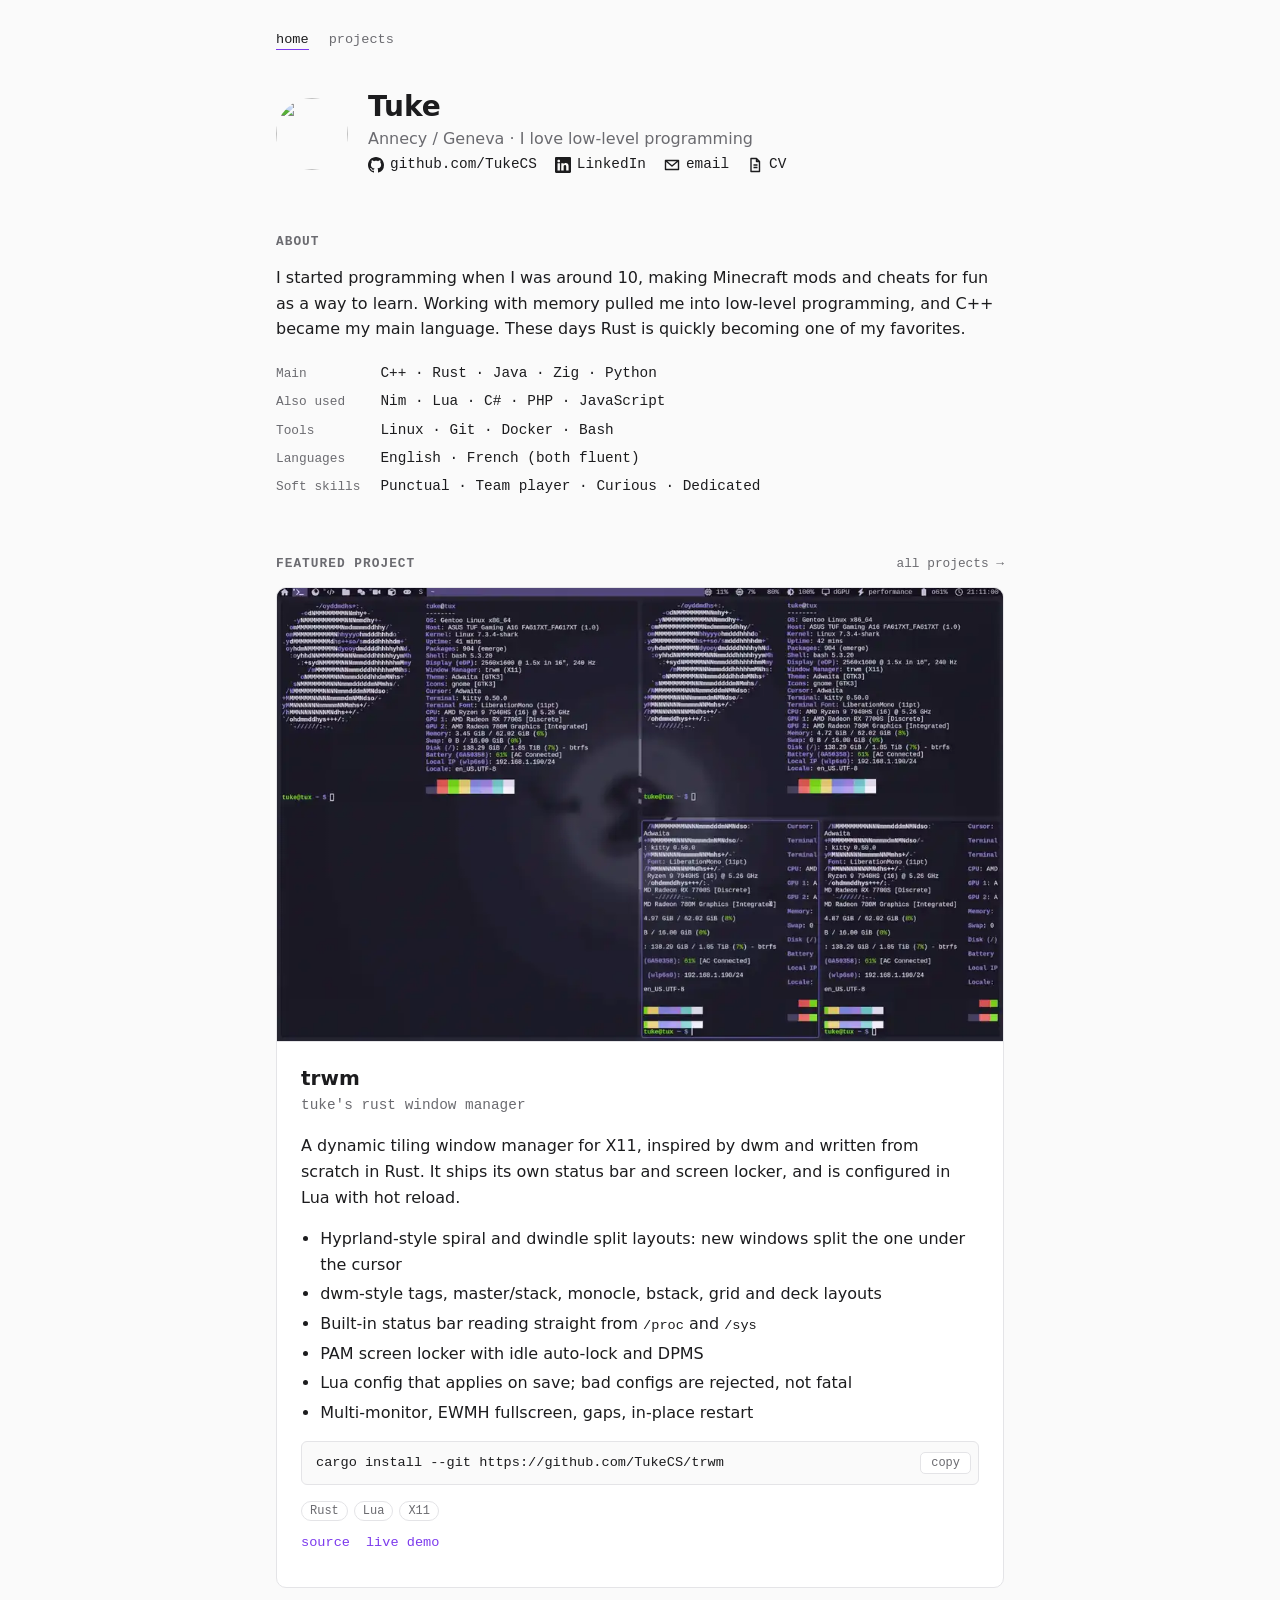
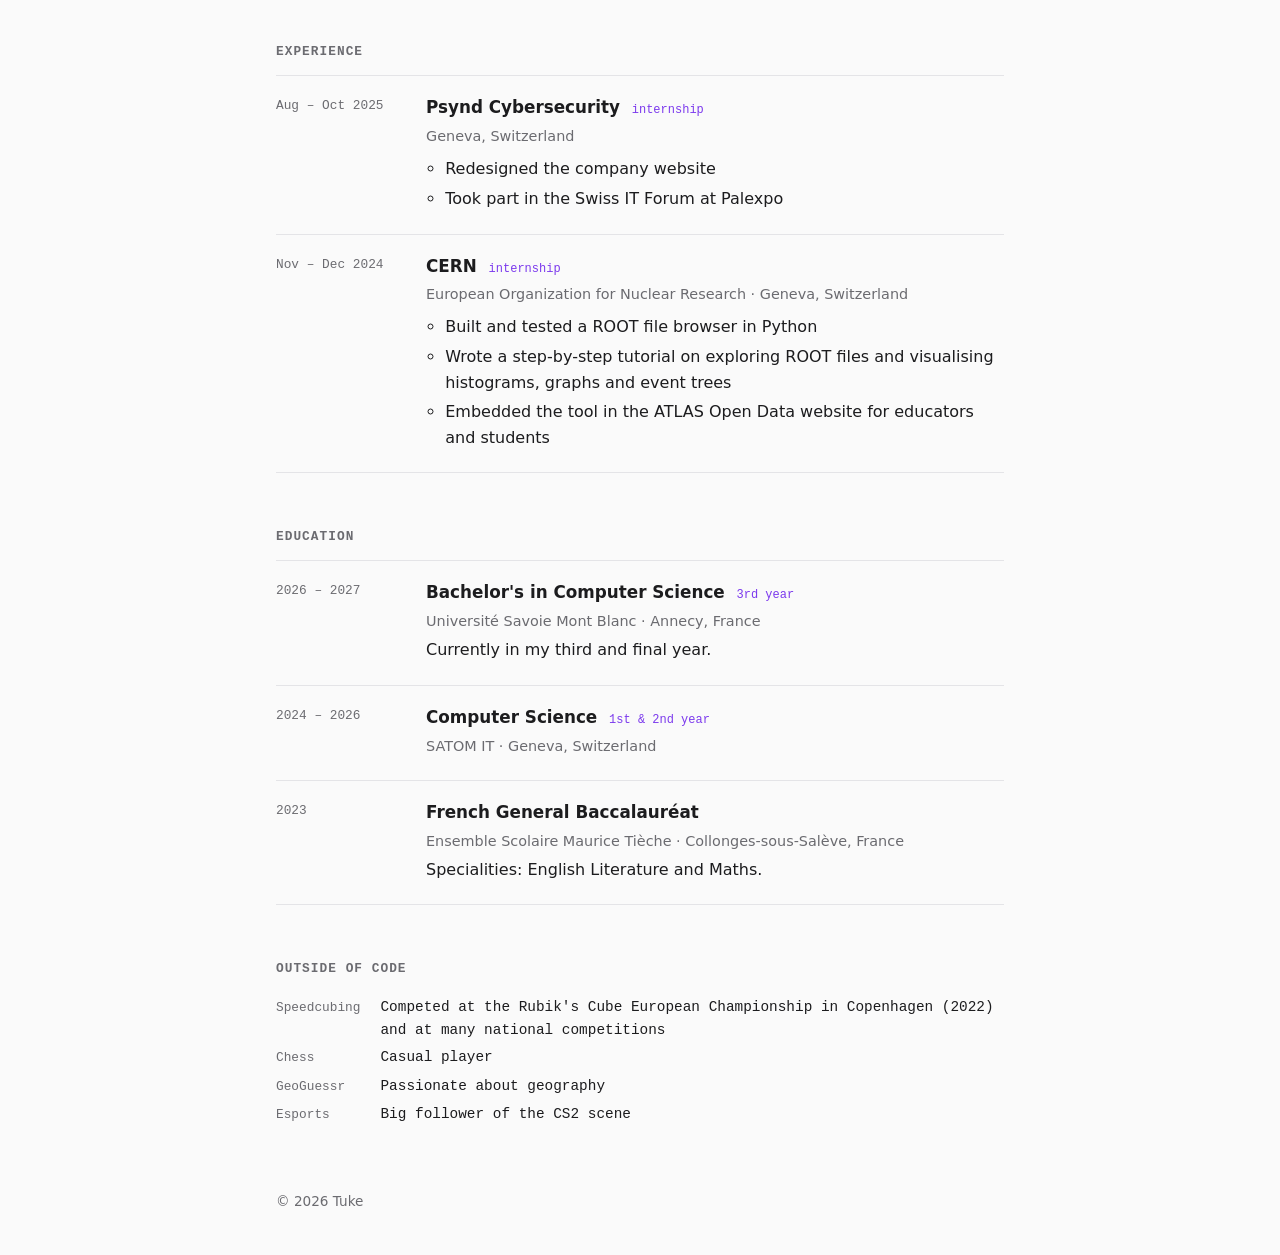
==== index.html @ 1dfac083 "Use Proton email for contact link" ====
<!doctype html>
<html lang="en">
<head>
  <meta charset="utf-8">
  <meta name="viewport" content="width=device-width, initial-scale=1">
  <title>Tuke</title>
  <meta name="description" content="Tuke — low-level programmer based in Annecy and Geneva. Projects in Rust, C++ and more.">
  <link rel="icon" href="https://avatars.githubusercontent.com/u/75539193">
  <link rel="stylesheet" href="style.css">
</head>
<body>
  <main class="wrap">
    <nav class="nav">
      <a href="index.html" aria-current="page">home</a>
      <a href="projects.html">projects</a>
    </nav>
    <header class="intro">
      <img class="avatar" src="https://avatars.githubusercontent.com/u/75539193" alt="" width="72" height="72">
      <div>
        <h1>Tuke</h1>
        <p class="muted">Annecy / Geneva · I love low-level programming</p>
        <p class="links">
          <a href="https://github.com/TukeCS" target="_blank" rel="noopener">
            <svg viewBox="0 0 16 16" width="16" height="16" aria-hidden="true"><path fill="currentColor" d="M8 0C3.58 0 0 3.58 0 8c0 3.54 2.29 6.53 5.47 7.59.4.07.55-.17.55-.38 0-.19-.01-.82-.01-1.49-2.01.37-2.53-.49-2.69-.94-.09-.23-.48-.94-.82-1.13-.28-.15-.68-.52-.01-.53.63-.01 1.08.58 1.23.82.72 1.21 1.87.87 2.33.66.07-.52.28-.87.51-1.07-1.78-.2-3.64-.89-3.64-3.95 0-.87.31-1.59.82-2.15-.08-.2-.36-1.02.08-2.12 0 0 .67-.21 2.2.82.64-.18 1.32-.27 2-.27.68 0 1.36.09 2 .27 1.53-1.04 2.2-.82 2.2-.82.44 1.1.16 1.92.08 2.12.51.56.82 1.27.82 2.15 0 3.07-1.87 3.75-3.65 3.95.29.25.54.73.54 1.48 0 1.07-.01 1.93-.01 2.2 0 .21.15.46.55.38A8.013 8.013 0 0016 8c0-4.42-3.58-8-8-8z"/></svg>
            github.com/TukeCS
          </a>
          <a href="https://www.linkedin.com/in/luke-richards-b9ba982b2/" target="_blank" rel="noopener">
            <svg viewBox="0 0 16 16" width="16" height="16" aria-hidden="true"><path fill="currentColor" d="M0 1.15C0 .52.52 0 1.18 0h13.64C15.48 0 16 .52 16 1.15v13.7c0 .63-.52 1.15-1.18 1.15H1.18C.52 16 0 15.48 0 14.85V1.15zm4.94 12.24V6.17H2.54v7.22h2.4zM3.74 5.18c.84 0 1.36-.55 1.36-1.25-.02-.71-.52-1.25-1.34-1.25-.82 0-1.36.54-1.36 1.25 0 .7.52 1.25 1.33 1.25h.01zm2.53 8.21h2.4V9.36c0-.22.02-.43.08-.59.18-.43.57-.88 1.23-.88.87 0 1.21.66 1.21 1.63v3.87h2.4V9.25c0-2.22-1.18-3.25-2.76-3.25-1.27 0-1.84.7-2.16 1.2v.02h-.02l.02-.02V6.17h-2.4c.03.68 0 7.22 0 7.22z"/></svg>
            LinkedIn
          </a>
          <a href="mailto:tukeshark@proton.me">
            <svg viewBox="0 0 16 16" width="16" height="16" aria-hidden="true"><path fill="none" stroke="currentColor" stroke-width="1.4" stroke-linejoin="round" d="M1.5 3.5h13v9h-13zM1.5 3.5 8 9l6.5-5.5"/></svg>
            email
          </a>
          <a href="cv.pdf" target="_blank" rel="noopener">
            <svg viewBox="0 0 16 16" width="16" height="16" aria-hidden="true"><path fill="none" stroke="currentColor" stroke-width="1.4" stroke-linejoin="round" d="M4 1.5h5.5L12.5 4.5v10h-8.5zM9.5 1.5v3h3M6.5 8h4M6.5 10.5h4"/></svg>
            CV
          </a>
        </p>
      </div>
    </header>

    <section>
      <h2>About</h2>
      <p>
        I started programming when I was around 10, making Minecraft mods and cheats for fun
        as a way to learn. Working with memory pulled me into low-level programming, and C++
        became my main language. These days Rust is quickly becoming one of my favorites.
      </p>
      <dl class="skills">
        <dt>Main</dt>
        <dd>C++ · Rust · Java · Zig · Python</dd>
        <dt>Also used</dt>
        <dd>Nim · Lua · C# · PHP · JavaScript</dd>
        <dt>Tools</dt>
        <dd>Linux · Git · Docker · Bash</dd>
        <dt>Languages</dt>
        <dd>English · French (both fluent)</dd>
        <dt>Soft skills</dt>
        <dd>Punctual · Team player · Curious · Dedicated</dd>
      </dl>
    </section>

    <section>
      <h2 class="h2-row">Featured project <a href="projects.html">all projects →</a></h2>
      <article class="featured">
        <a href="demos/trwm/index.html" class="shot">
          <img src="images/trwm-demo-large.webp" width="960" height="600"
               alt="trwm opening terminals in the spiral layout, each new window splitting the one before it">
        </a>
        <div class="featured-body">
          <h3><a href="https://github.com/TukeCS/trwm" target="_blank" rel="noopener">trwm</a></h3>
          <p class="muted">tuke's rust window manager</p>
          <p>
            A dynamic tiling window manager for X11, inspired by dwm and written from scratch in Rust.
            It ships its own status bar and screen locker, and is configured in Lua with hot reload.
          </p>
          <ul class="features">
            <li>Hyprland-style spiral and dwindle split layouts: new windows split the one under the cursor</li>
            <li>dwm-style tags, master/stack, monocle, bstack, grid and deck layouts</li>
            <li>Built-in status bar reading straight from <code>/proc</code> and <code>/sys</code></li>
            <li>PAM screen locker with idle auto-lock and DPMS</li>
            <li>Lua config that applies on save; bad configs are rejected, not fatal</li>
            <li>Multi-monitor, EWMH fullscreen, gaps, in-place restart</li>
          </ul>
          <div class="install">
            <pre><code>cargo install --git https://github.com/TukeCS/trwm</code></pre>
            <button type="button" class="copy" data-copy="cargo install --git https://github.com/TukeCS/trwm">copy</button>
          </div>
          <p class="tags"><span>Rust</span><span>Lua</span><span>X11</span></p>
          <p class="project-links">
            <a href="https://github.com/TukeCS/trwm" target="_blank" rel="noopener">source</a>
            <a href="demos/trwm/index.html">live demo</a>
          </p>
        </div>
      </article>
    </section>

    <section>
      <h2>Experience</h2>
      <ol class="timeline">
        <li>
          <span class="when">Aug – Oct 2025</span>
          <div>
            <h3>Psynd Cybersecurity <span class="role">internship</span></h3>
            <p class="muted">Geneva, Switzerland</p>
            <ul class="features">
              <li>Redesigned the company website</li>
              <li>Took part in the Swiss IT Forum at Palexpo</li>
            </ul>
          </div>
        </li>
        <li>
          <span class="when">Nov – Dec 2024</span>
          <div>
            <h3>CERN <span class="role">internship</span></h3>
            <p class="muted">European Organization for Nuclear Research · Geneva, Switzerland</p>
            <ul class="features">
              <li>Built and tested a ROOT file browser in Python</li>
              <li>Wrote a step-by-step tutorial on exploring ROOT files and visualising histograms, graphs and event trees</li>
              <li>Embedded the tool in the ATLAS Open Data website for educators and students</li>
            </ul>
          </div>
        </li>
      </ol>
    </section>

    <section>
      <h2>Education</h2>
      <ol class="timeline">
        <li>
          <span class="when">2026 – 2027</span>
          <div>
            <h3>Bachelor's in Computer Science <span class="role">3rd year</span></h3>
            <p class="muted">Université Savoie Mont Blanc · Annecy, France</p>
            <p>Currently in my third and final year.</p>
          </div>
        </li>
        <li>
          <span class="when">2024 – 2026</span>
          <div>
            <h3>Computer Science <span class="role">1st &amp; 2nd year</span></h3>
            <p class="muted">SATOM IT · Geneva, Switzerland</p>
          </div>
        </li>
        <li>
          <span class="when">2023</span>
          <div>
            <h3>French General Baccalauréat</h3>
            <p class="muted">Ensemble Scolaire Maurice Tièche · Collonges-sous-Salève, France</p>
            <p>Specialities: English Literature and Maths.</p>
          </div>
        </li>
      </ol>
    </section>

    <section>
      <h2>Outside of code</h2>
      <dl class="skills">
        <dt>Speedcubing</dt>
        <dd>Competed at the Rubik's Cube European Championship in Copenhagen (2022) and at many national competitions</dd>
        <dt>Chess</dt>
        <dd>Casual player</dd>
        <dt>GeoGuessr</dt>
        <dd>Passionate about geography</dd>
        <dt>Esports</dt>
        <dd>Big follower of the CS2 scene</dd>
      </dl>
    </section>

    <footer class="muted">© 2026 Tuke</footer>
  </main>
  <script src="script.js"></script>
</body>
</html>
---- style.css ----
:root {
  --bg: #fafafa;
  --fg: #1c1c1e;
  --muted: #6b6b70;
  --line: #e4e4e7;
  --card: #ffffff;
  --accent: #7c3aed;
  --mono: ui-monospace, "JetBrains Mono", "SF Mono", Menlo, Consolas, monospace;
}

@media (prefers-color-scheme: dark) {
  :root {
    --bg: #111113;
    --fg: #e7e7ea;
    --muted: #8e8e95;
    --line: #26262b;
    --card: #18181b;
    --accent: #a78bfa;
  }
}

* { box-sizing: border-box; }

body {
  margin: 0;
  background: var(--bg);
  color: var(--fg);
  font: 16px/1.6 system-ui, -apple-system, "Segoe UI", Roboto, sans-serif;
}

a { color: inherit; text-decoration-color: var(--line); text-underline-offset: 3px; }
a:hover { color: var(--accent); text-decoration-color: currentColor; }

.wrap { max-width: 760px; margin: 0 auto; padding: 64px 16px 40px; }

.muted { color: var(--muted); }

h1 { margin: 0; font-size: 1.75rem; line-height: 1.2; }
h2 {
  font: 600 0.8rem var(--mono);
  text-transform: uppercase;
  letter-spacing: 0.08em;
  color: var(--muted);
  margin: 56px 0 16px;
}
h3 { margin: 0; font-size: 1.25rem; }
h3 a { text-decoration: none; }

code, pre { font-family: var(--mono); font-size: 0.85rem; }

/* intro */
.intro { display: flex; gap: 20px; align-items: center; }
.intro p { margin: 2px 0; }
.avatar { border-radius: 50%; flex: none; }
.links a {
  display: inline-flex; align-items: center; gap: 6px;
  font-family: var(--mono); font-size: 0.9rem; text-decoration: none;
}
.links { display: flex; flex-wrap: wrap; gap: 4px 18px; }

/* about */
.skills {
  display: grid;
  grid-template-columns: max-content 1fr;
  gap: 4px 20px;
  margin: 20px 0 0;
}
.skills dt { font: 0.8rem/1.9 var(--mono); color: var(--muted); }
.skills dd { margin: 0; font-family: var(--mono); font-size: 0.9rem; }

/* featured */
.featured {
  background: var(--card);
  border: 1px solid var(--line);
  border-radius: 10px;
  overflow: hidden;
}
.shot { display: block; border-bottom: 1px solid var(--line); }
.shot img { display: block; width: 100%; height: auto; }
.featured-body { padding: 20px 24px 24px; }
.featured-body > .muted { margin: 0 0 12px; font-family: var(--mono); font-size: 0.9rem; }
.features { padding-left: 1.2em; margin: 12px 0; }
.features li { margin: 4px 0; }
pre {
  margin: 16px 0;
  padding: 10px 14px;
  background: var(--bg);
  border: 1px solid var(--line);
  border-radius: 6px;
  overflow-x: auto;
}

.tags { display: flex; flex-wrap: wrap; gap: 6px; margin: 12px 0 0; }
.tags span {
  font: 0.75rem var(--mono);
  padding: 2px 8px;
  border: 1px solid var(--line);
  border-radius: 999px;
  color: var(--muted);
}

/* path / timeline */
.timeline { list-style: none; padding: 0; margin: 0; }
.timeline > li {
  display: grid;
  grid-template-columns: 130px 1fr;
  gap: 20px;
  padding: 18px 0;
  border-top: 1px solid var(--line);
}
.timeline > li:last-child { border-bottom: 1px solid var(--line); }
.timeline .when { font: 0.8rem/1.9 var(--mono); color: var(--muted); }
.timeline h3 { font-size: 1.05rem; }
.timeline .role { font: 0.75rem var(--mono); color: var(--accent); margin-left: 6px; }
.timeline p { margin: 4px 0; }
.timeline > li > div > .muted { font-size: 0.9rem; }
.timeline .features { margin: 8px 0 0; }

footer { margin-top: 64px; font-size: 0.85rem; }

@media (max-width: 520px) {
  .wrap { padding-top: 40px; }
  .intro { gap: 14px; }
  .avatar { width: 56px; height: 56px; }
  .featured-body { padding: 16px; }
  .timeline > li { grid-template-columns: 1fr; gap: 4px; }
}

/* install + copy */
.install { position: relative; margin: 16px 0; }
.install pre { margin: 0; padding-right: 72px; }
.copy {
  position: absolute; top: 50%; right: 8px; transform: translateY(-50%);
  font: 0.75rem var(--mono);
  padding: 3px 10px;
  color: var(--muted);
  background: var(--card);
  border: 1px solid var(--line);
  border-radius: 5px;
  cursor: pointer;
}
.copy:hover { color: var(--accent); border-color: var(--accent); }

/* subtle hover lift on the project card */
.featured { transition: border-color .2s, transform .2s; }
.featured:hover { border-color: var(--accent); }
.shot img { transition: transform .4s ease; }
.shot:hover img { transform: scale(1.015); }
.shot { overflow: hidden; }

kbd {
  font: 0.72rem var(--mono);
  padding: 0 4px;
  border: 1px solid var(--line);
  border-bottom-width: 2px;
  border-radius: 4px;
}


/* nav */
.nav { display: flex; gap: 20px; margin: -32px 0 40px; font: 0.85rem var(--mono); }
.nav a { color: var(--muted); text-decoration: none; padding-bottom: 2px; border-bottom: 1px solid transparent; }
.nav a:hover { color: var(--accent); }
.nav a[aria-current="page"] { color: var(--fg); border-bottom-color: var(--accent); }

.h2-row { display: flex; justify-content: space-between; align-items: baseline; }
.h2-row a { text-transform: none; letter-spacing: 0; font-weight: 400; text-decoration: none; }

/* projects page */
.projects { list-style: none; padding: 0; margin: 40px 0 0; }
.project {
  display: grid;
  grid-template-columns: 220px 1fr;
  gap: 20px;
  padding: 20px 0;
  border-top: 1px solid var(--line);
}
.project:last-child { border-bottom: 1px solid var(--line); }
.thumb { display: block; border: 1px solid var(--line); border-radius: 6px; overflow: hidden; align-self: start; }
.thumb img { display: block; width: 100%; height: auto; transition: transform .4s ease; }
.thumb:hover img { transform: scale(1.03); }
.project-body p { margin: 6px 0; }
.project-links { display: flex; gap: 16px; font: 0.85rem var(--mono); }
.project-links a { text-decoration: none; color: var(--accent); }
.project-links a:hover { text-decoration: underline; }

@media (max-width: 520px) {
  .nav { margin-top: -16px; }
  .project { grid-template-columns: 1fr; gap: 12px; }
}
.project:not(:has(.thumb)) { grid-template-columns: 1fr; }
.project-links .muted { font-size: 0.8rem; }
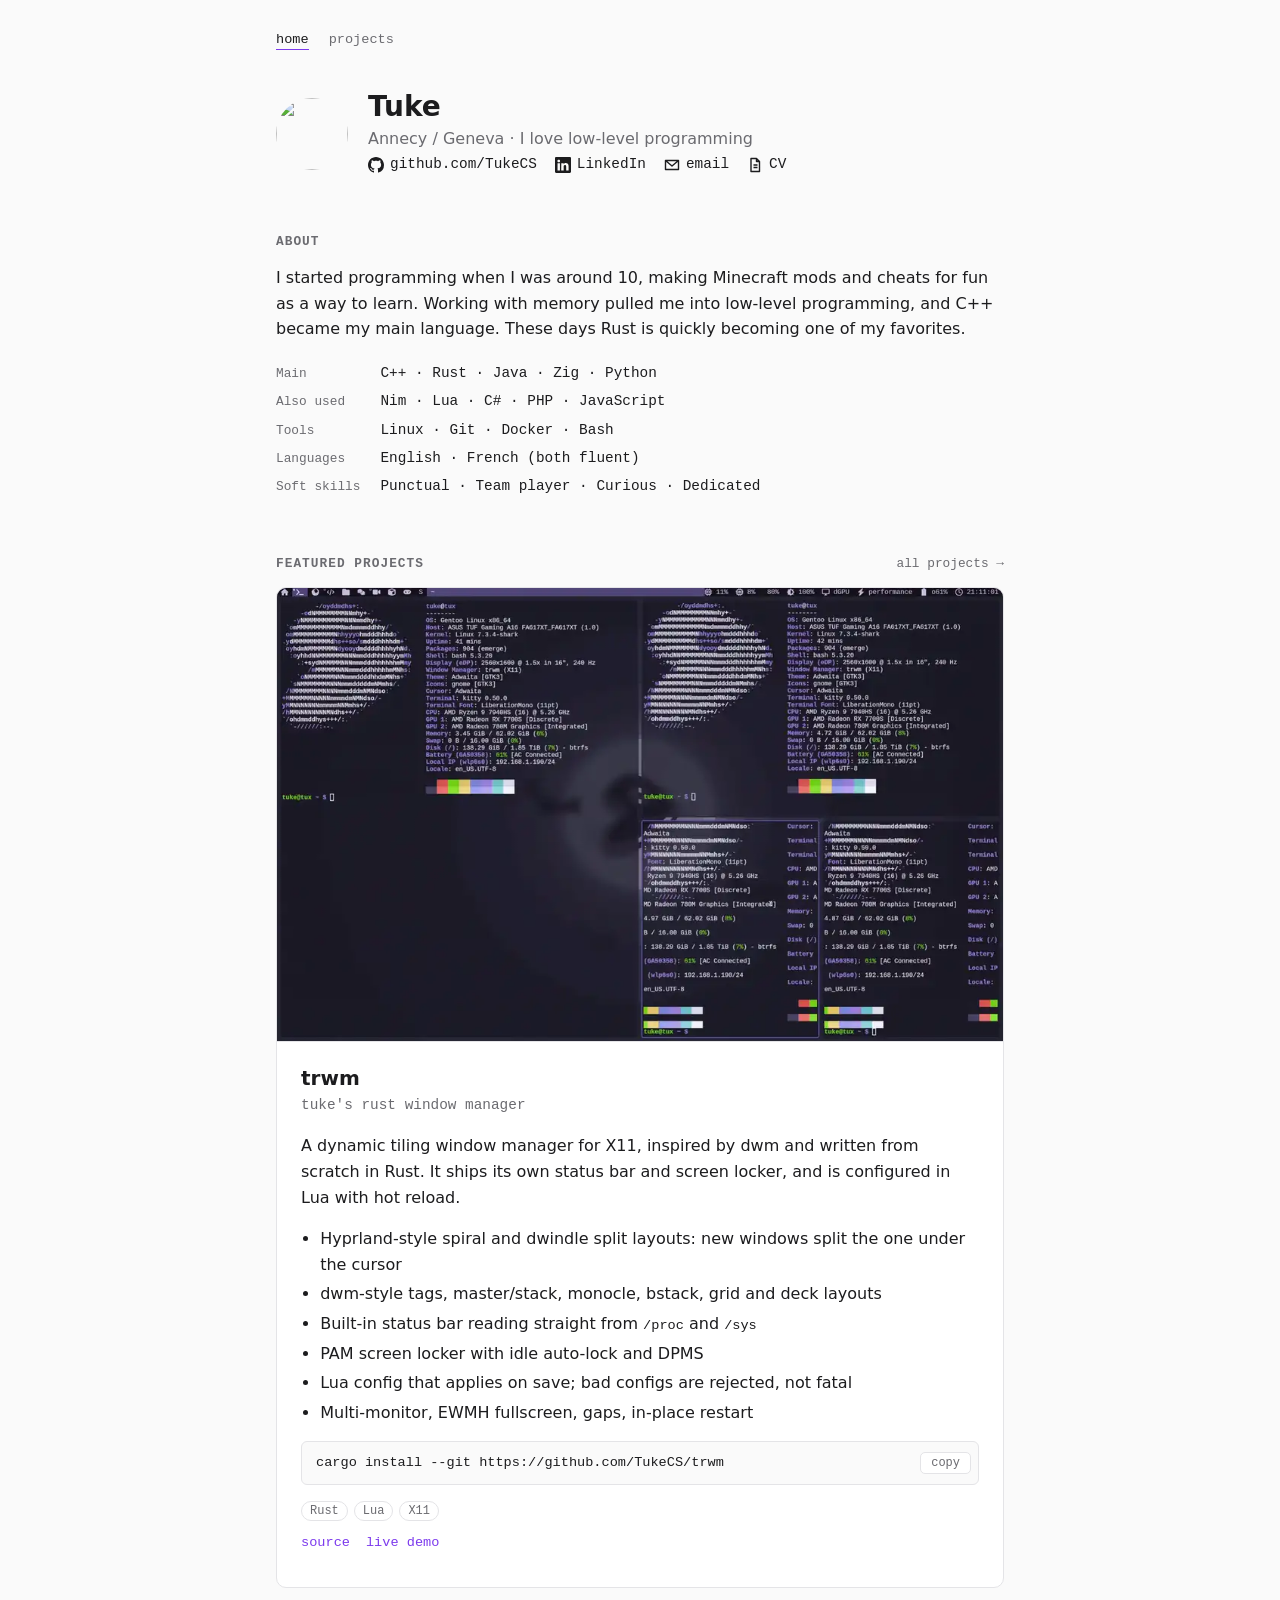
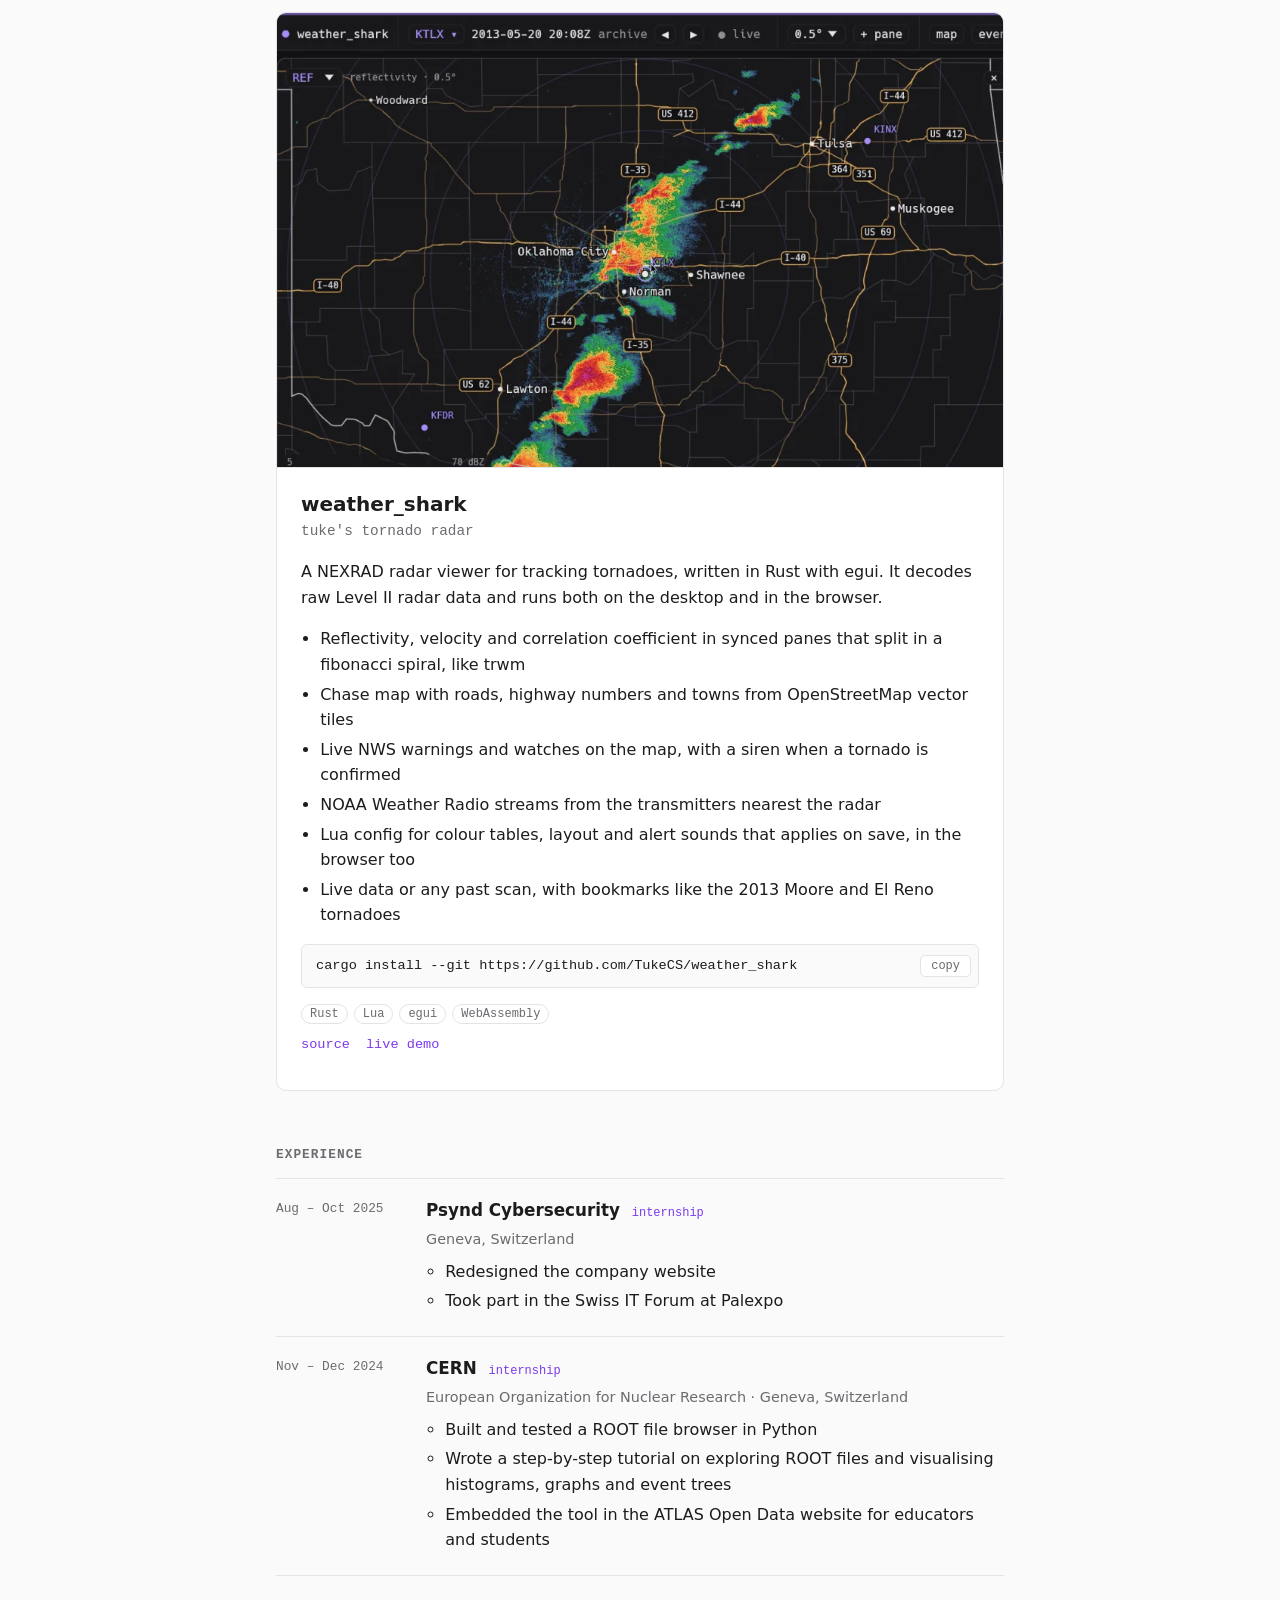
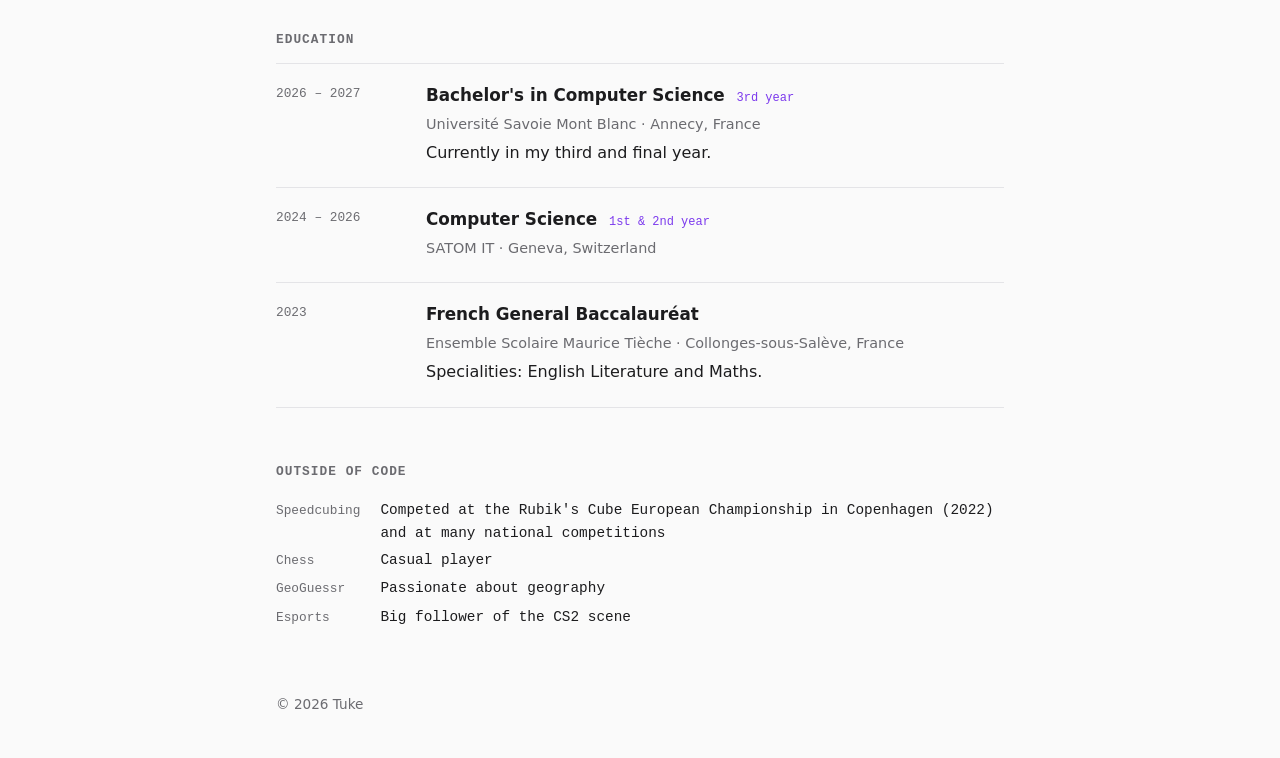
==== commit dee36adf: "Feature weather_shark next to trwm, with a live wasm demo weather_shark is a tornado radar viewer in" ====
--- a/index.html
+++ b/index.html
@@ -62,7 +62,7 @@
     </section>
 
     <section>
-      <h2 class="h2-row">Featured project <a href="projects.html">all projects →</a></h2>
+      <h2 class="h2-row">Featured projects <a href="projects.html">all projects →</a></h2>
       <article class="featured">
         <a href="demos/trwm/index.html" class="shot">
           <img src="images/trwm-demo-large.webp" width="960" height="600"
@@ -94,6 +94,38 @@
           </p>
         </div>
       </article>
+
+      <article class="featured">
+        <a href="demos/weather_shark/index.html" class="shot">
+          <img src="images/weather-shark-large.webp" width="960" height="600" loading="lazy"
+               alt="weather_shark showing the 2013 Moore tornado supercell over Oklahoma City, with interstates, highway numbers and town names">
+        </a>
+        <div class="featured-body">
+          <h3><a href="https://github.com/TukeCS/weather_shark" target="_blank" rel="noopener">weather_shark</a></h3>
+          <p class="muted">tuke's tornado radar</p>
+          <p>
+            A NEXRAD radar viewer for tracking tornadoes, written in Rust with egui. It decodes raw Level II
+            radar data and runs both on the desktop and in the browser.
+          </p>
+          <ul class="features">
+            <li>Reflectivity, velocity and correlation coefficient in synced panes that split in a fibonacci spiral, like trwm</li>
+            <li>Chase map with roads, highway numbers and towns from OpenStreetMap vector tiles</li>
+            <li>Live NWS warnings and watches on the map, with a siren when a tornado is confirmed</li>
+            <li>NOAA Weather Radio streams from the transmitters nearest the radar</li>
+            <li>Lua config for colour tables, layout and alert sounds that applies on save, in the browser too</li>
+            <li>Live data or any past scan, with bookmarks like the 2013 Moore and El Reno tornadoes</li>
+          </ul>
+          <div class="install">
+            <pre><code>cargo install --git https://github.com/TukeCS/weather_shark</code></pre>
+            <button type="button" class="copy" data-copy="cargo install --git https://github.com/TukeCS/weather_shark">copy</button>
+          </div>
+          <p class="tags"><span>Rust</span><span>Lua</span><span>egui</span><span>WebAssembly</span></p>
+          <p class="project-links">
+            <a href="https://github.com/TukeCS/weather_shark" target="_blank" rel="noopener">source</a>
+            <a href="demos/weather_shark/index.html">live demo</a>
+          </p>
+        </div>
+      </article>
     </section>
 
     <section>
--- a/style.css
+++ b/style.css
@@ -69,6 +69,7 @@
 .skills dd { margin: 0; font-family: var(--mono); font-size: 0.9rem; }
 
 /* featured */
+.featured + .featured { margin-top: 24px; }
 .featured {
   background: var(--card);
   border: 1px solid var(--line);
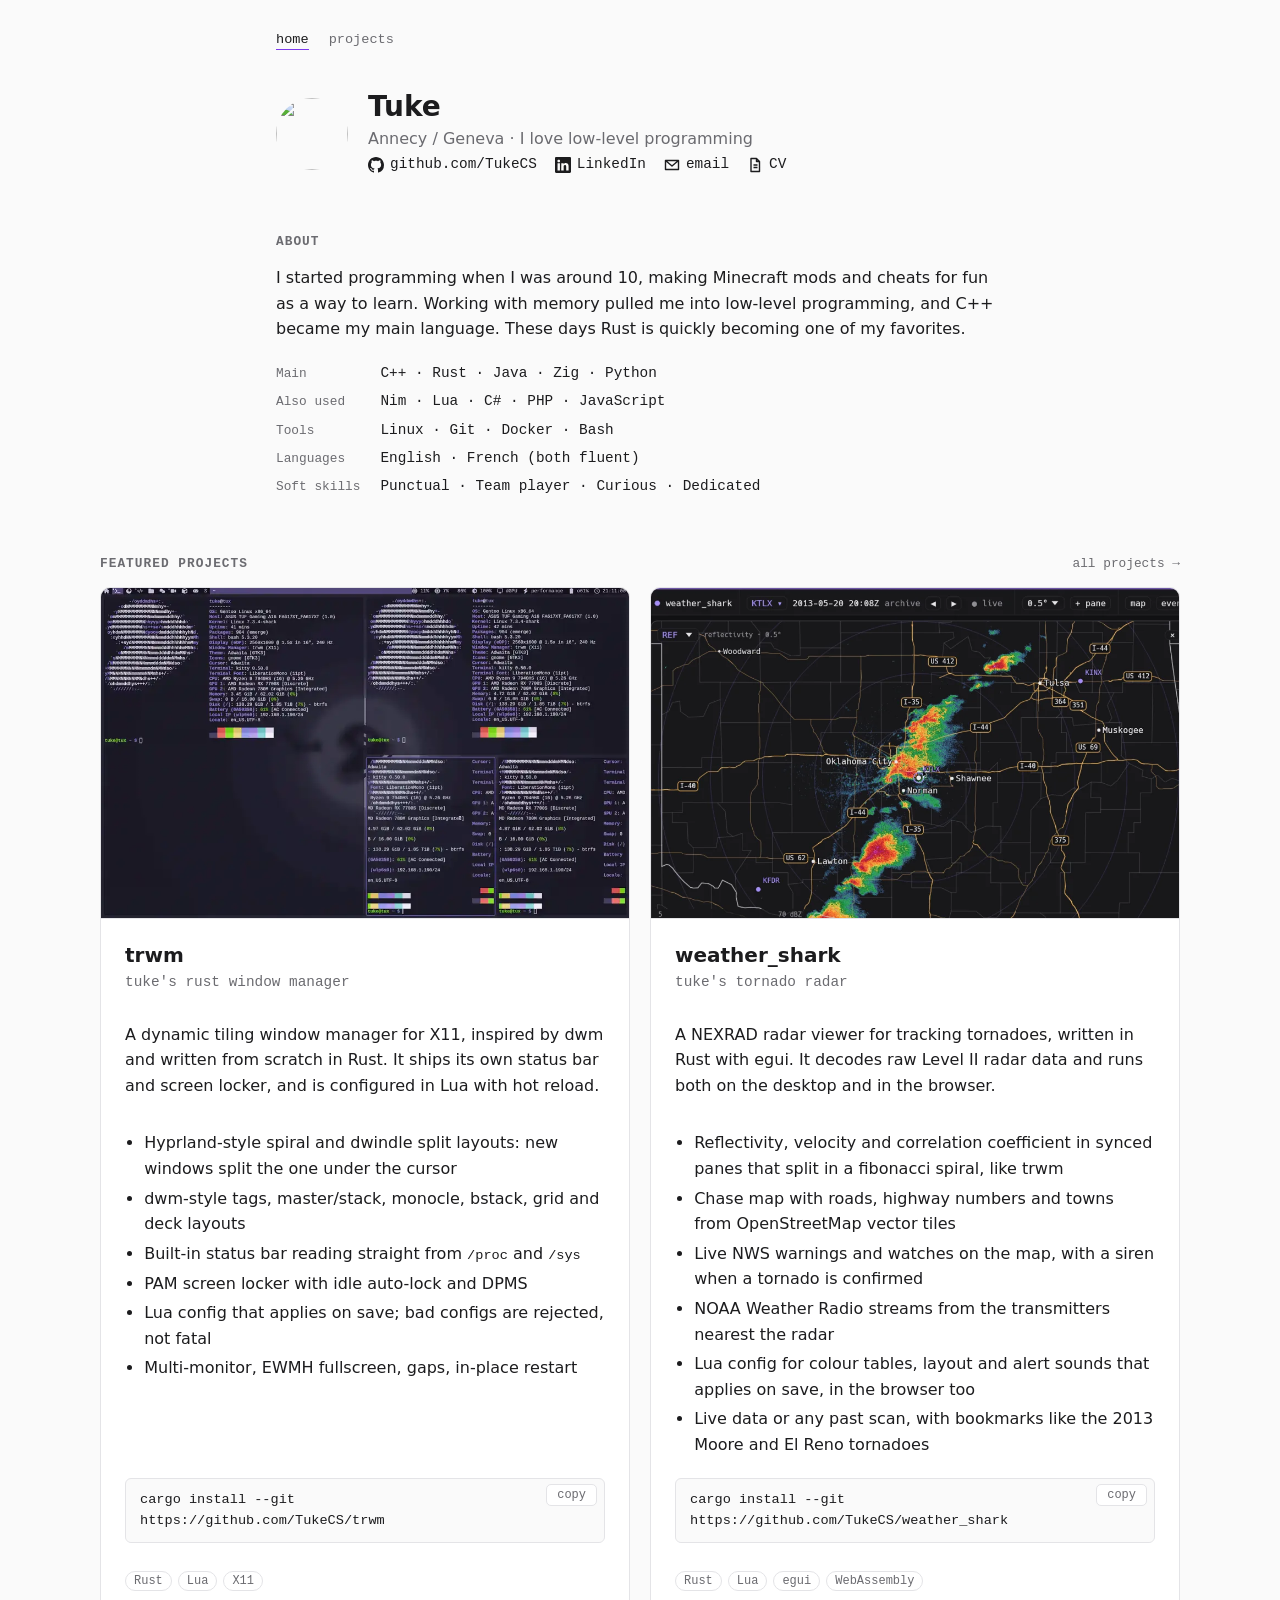
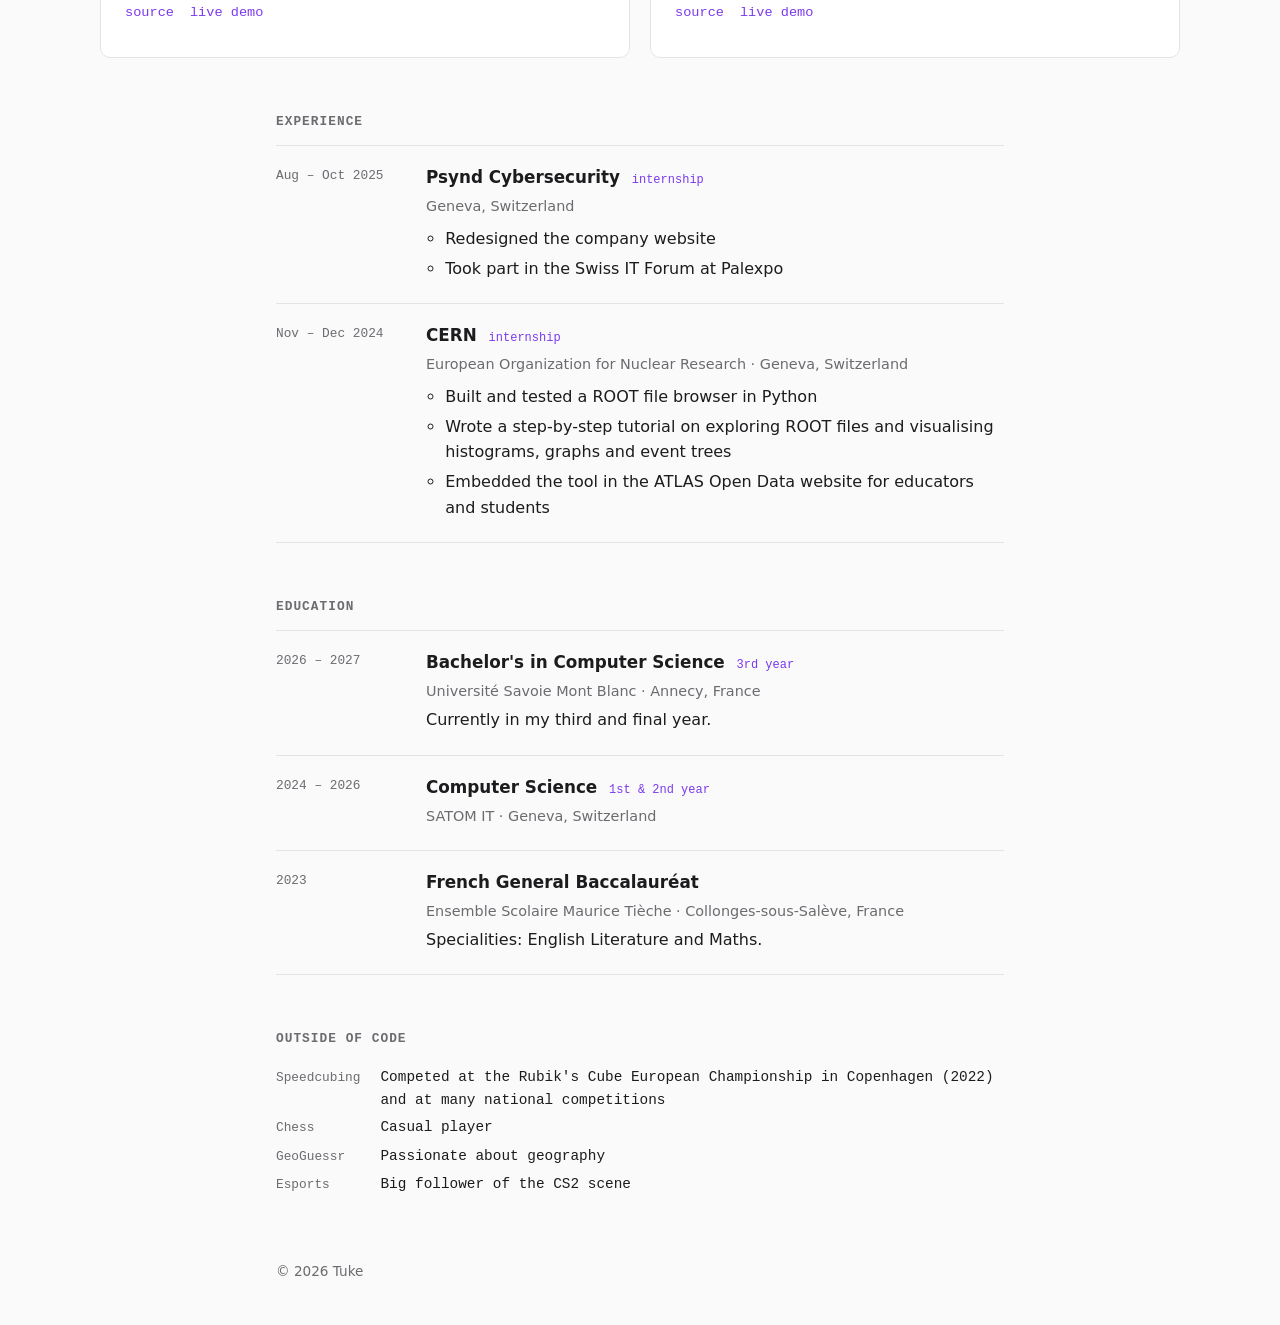
==== commit df2c2061: "Show the featured projects side by side The featured section widens past the text column on large sc" ====
--- a/index.html
+++ b/index.html
@@ -61,8 +61,9 @@
       </dl>
     </section>
 
-    <section>
+    <section class="wide">
       <h2 class="h2-row">Featured projects <a href="projects.html">all projects →</a></h2>
+      <div class="featured-grid">
       <article class="featured">
         <a href="demos/trwm/index.html" class="shot">
           <img src="images/trwm-demo-large.webp" width="960" height="600"
@@ -97,7 +98,7 @@
 
       <article class="featured">
         <a href="demos/weather_shark/index.html" class="shot">
-          <img src="images/weather-shark-large.webp" width="960" height="600" loading="lazy"
+          <img src="images/weather-shark-large.webp" width="960" height="600"
                alt="weather_shark showing the 2013 Moore tornado supercell over Oklahoma City, with interstates, highway numbers and town names">
         </a>
         <div class="featured-body">
@@ -126,6 +127,7 @@
           </p>
         </div>
       </article>
+      </div>
     </section>
 
     <section>
--- a/style.css
+++ b/style.css
@@ -69,7 +69,21 @@
 .skills dd { margin: 0; font-family: var(--mono); font-size: 0.9rem; }
 
 /* featured */
-.featured + .featured { margin-top: 24px; }
+/* featured projects: side by side, wider than the text column on big screens */
+.wide {
+  width: min(1080px, 100vw - 48px);
+  margin-left: calc(50% - min(540px, 50vw - 24px));
+}
+.featured-grid { display: grid; grid-template-columns: 1fr 1fr; gap: 20px; }
+.featured-grid .featured { display: flex; flex-direction: column; }
+.featured-grid .featured-body { flex: 1; display: flex; flex-direction: column; }
+.featured-grid .install { margin-top: auto; padding-top: 4px; }
+.featured-grid .install pre { white-space: pre-wrap; overflow-wrap: anywhere; }
+.featured-grid .install .copy { top: 10px; transform: none; }
+@media (max-width: 860px) {
+  .wide { width: auto; margin-left: 0; }
+  .featured-grid { grid-template-columns: 1fr; gap: 24px; }
+}
 .featured {
   background: var(--card);
   border: 1px solid var(--line);
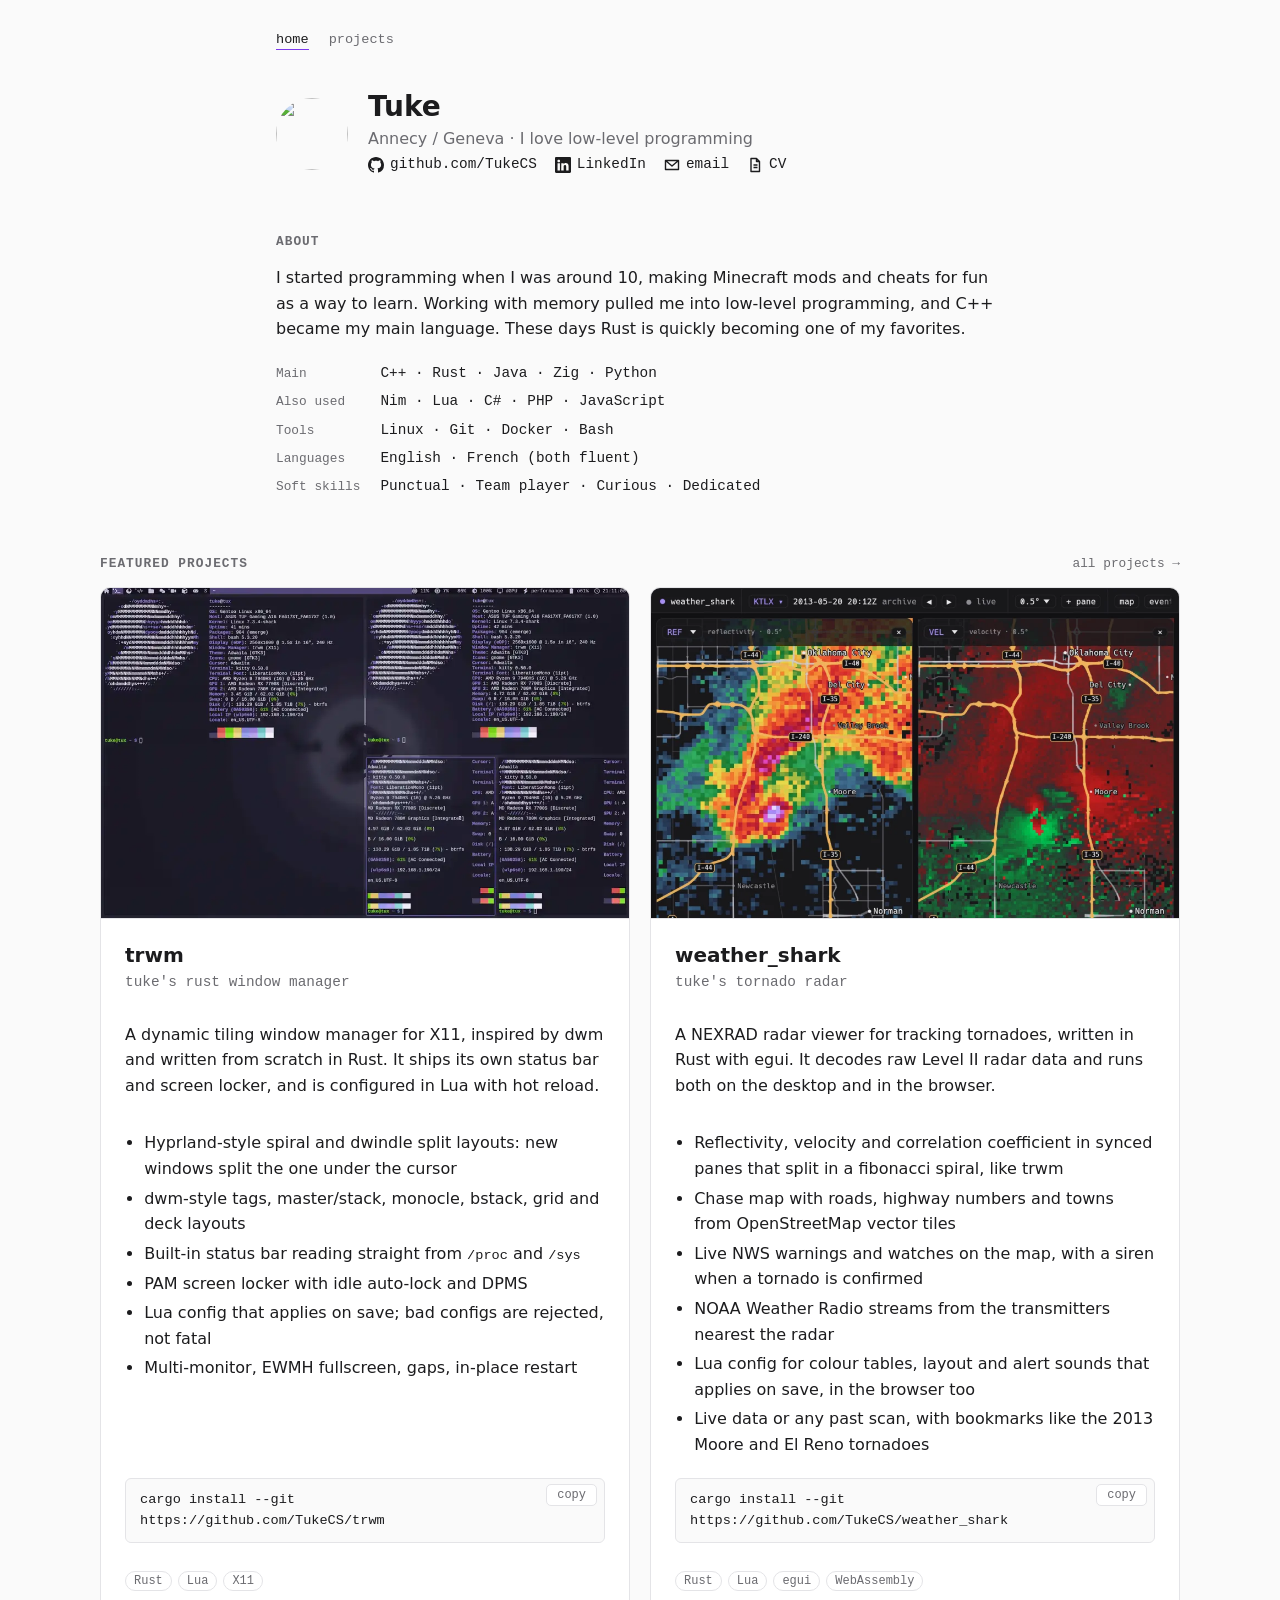
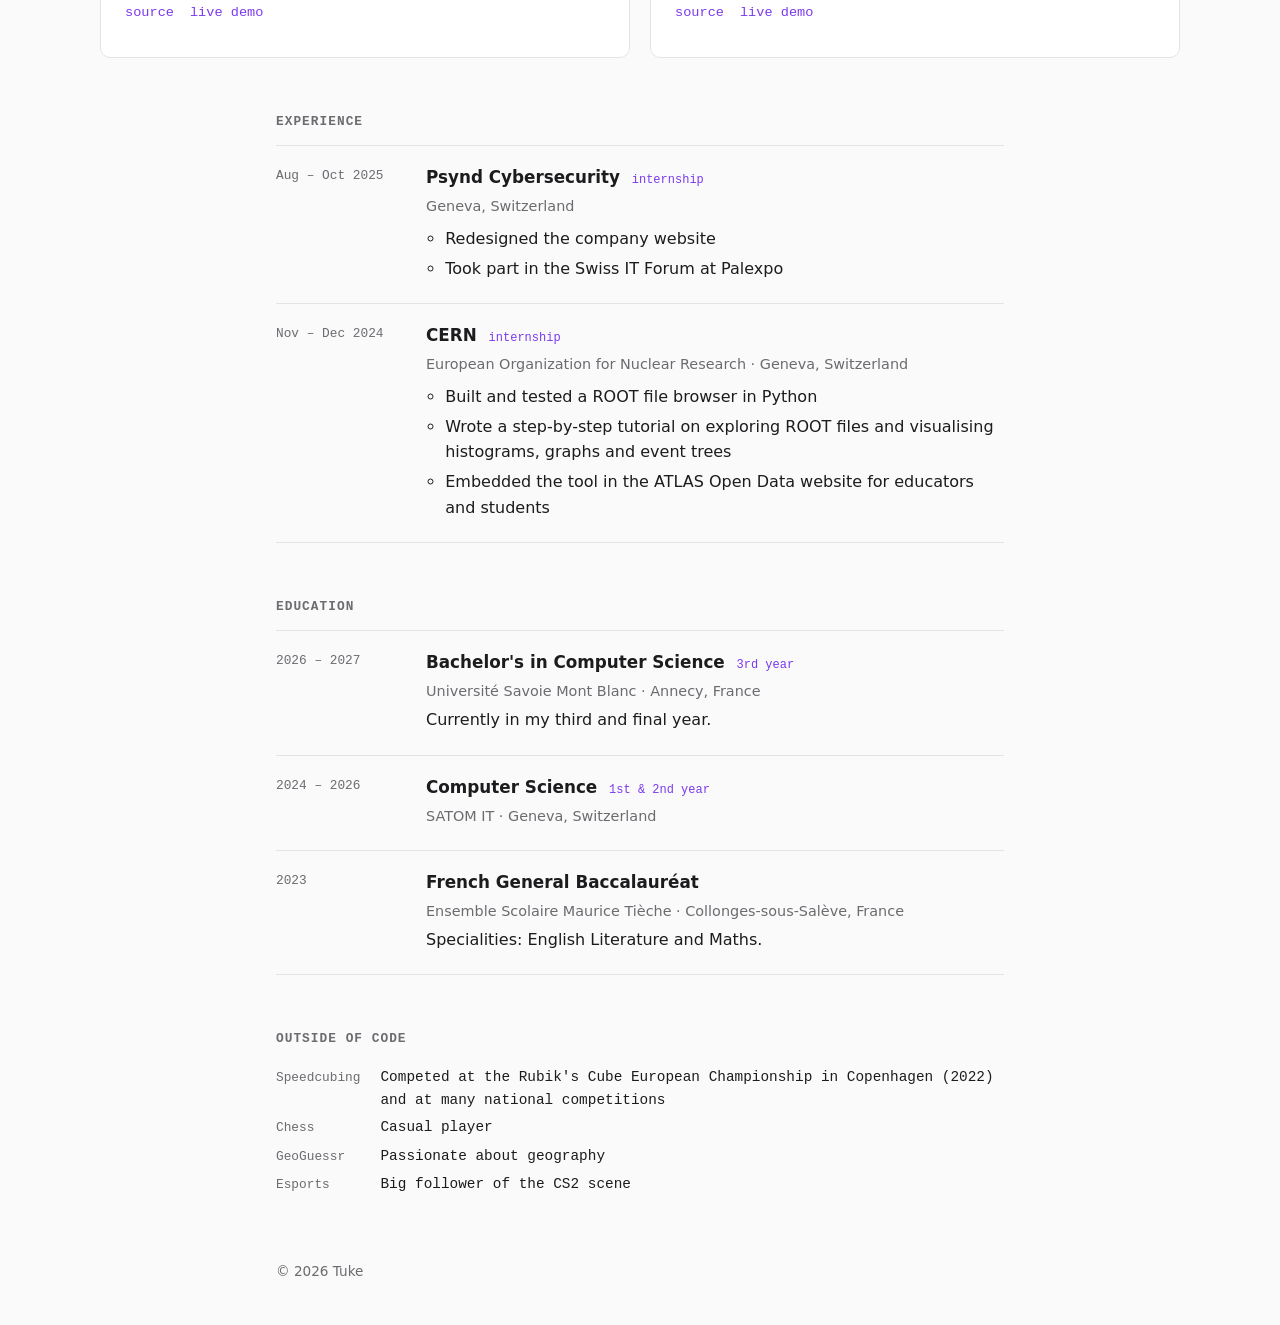
==== commit 32f56321: "Use the reflectivity + velocity screenshot for weather_shark" ====
--- a/index.html
+++ b/index.html
@@ -99,7 +99,7 @@
       <article class="featured">
         <a href="demos/weather_shark/index.html" class="shot">
           <img src="images/weather-shark-large.webp" width="960" height="600"
-               alt="weather_shark showing the 2013 Moore tornado supercell over Oklahoma City, with interstates, highway numbers and town names">
+               alt="weather_shark showing reflectivity next to velocity for the 2013 Moore tornado: the debris ball in the hook echo lines up with the velocity couplet just west of Moore">
         </a>
         <div class="featured-body">
           <h3><a href="https://github.com/TukeCS/weather_shark" target="_blank" rel="noopener">weather_shark</a></h3>
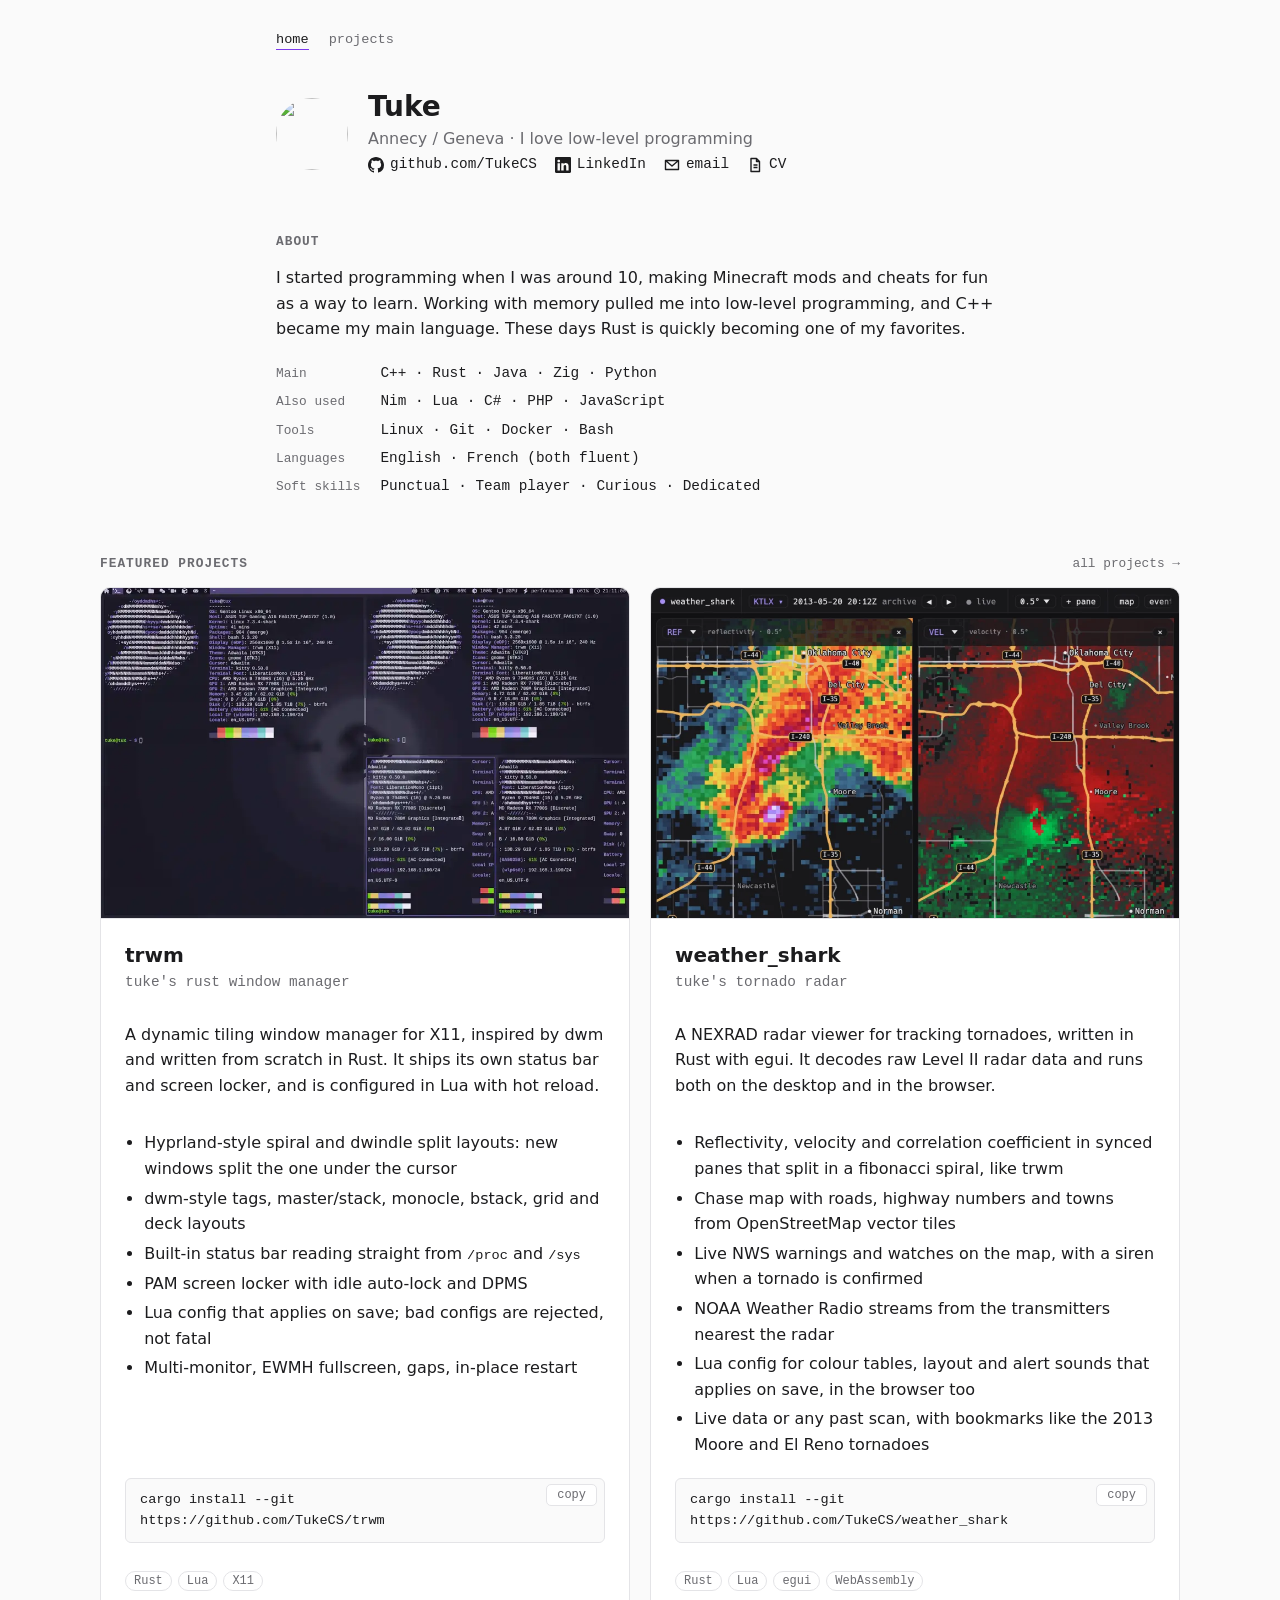
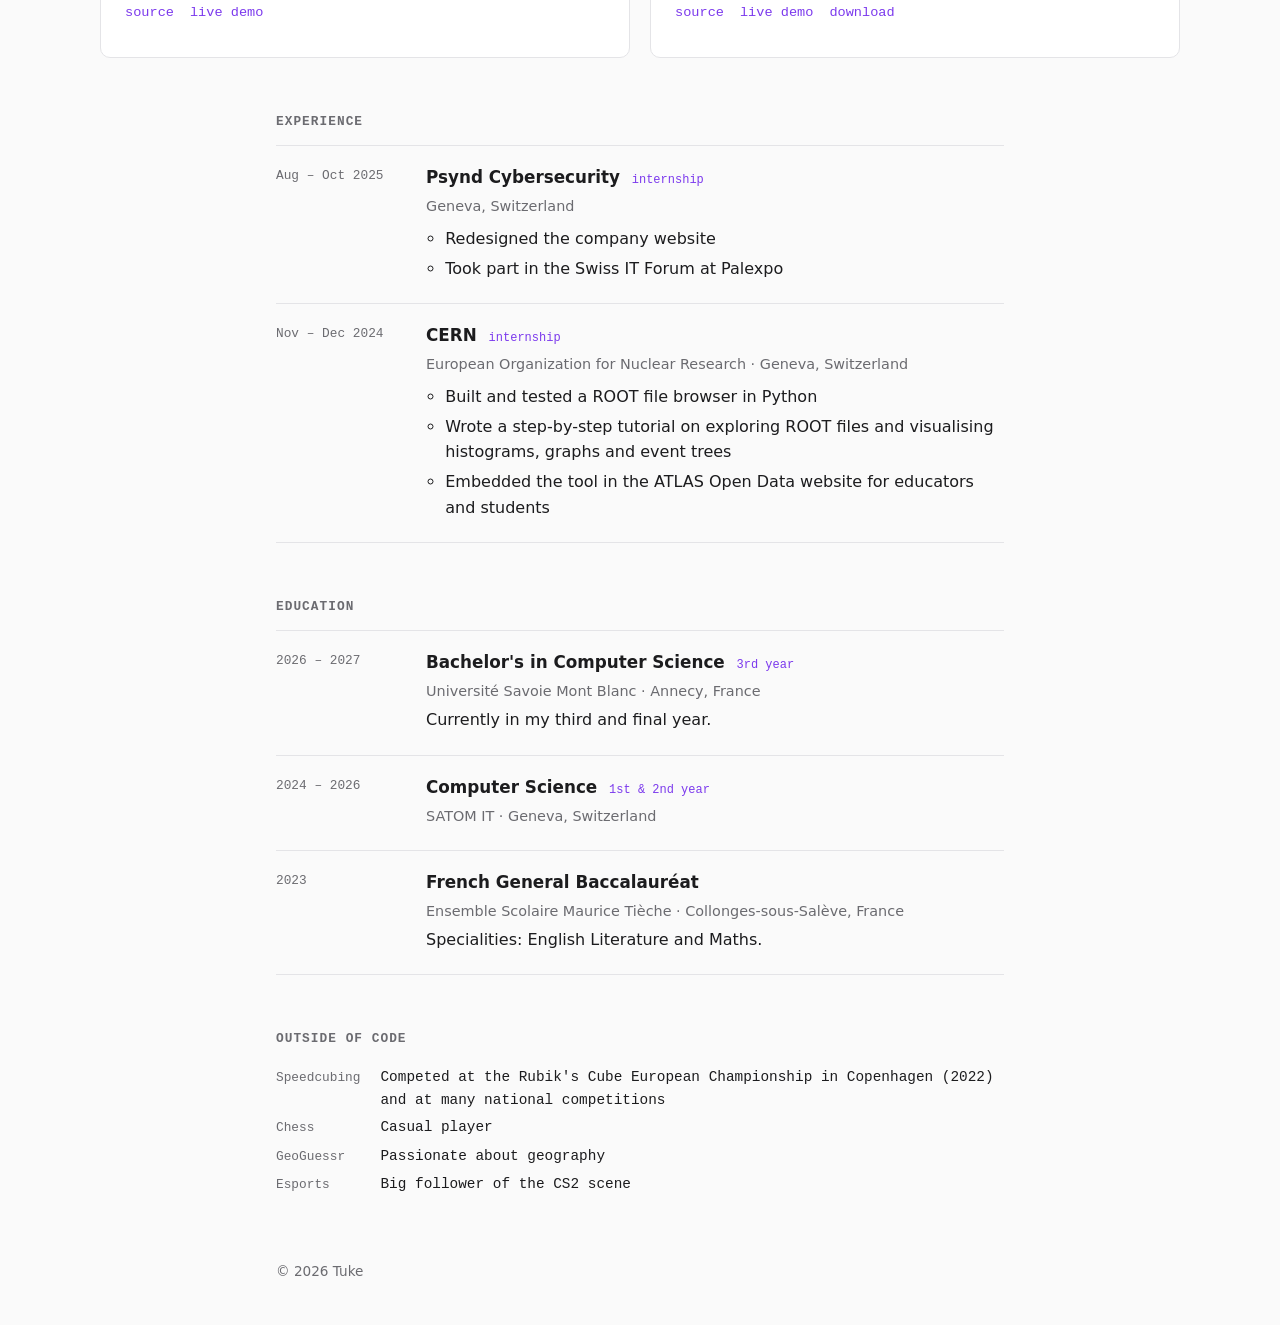
==== commit a9a92a4d: "Add a download link for weather_shark releases" ====
--- a/index.html
+++ b/index.html
@@ -124,6 +124,7 @@
           <p class="project-links">
             <a href="https://github.com/TukeCS/weather_shark" target="_blank" rel="noopener">source</a>
             <a href="demos/weather_shark/index.html">live demo</a>
+            <a href="https://github.com/TukeCS/weather_shark/releases/latest" target="_blank" rel="noopener">download</a>
           </p>
         </div>
       </article>
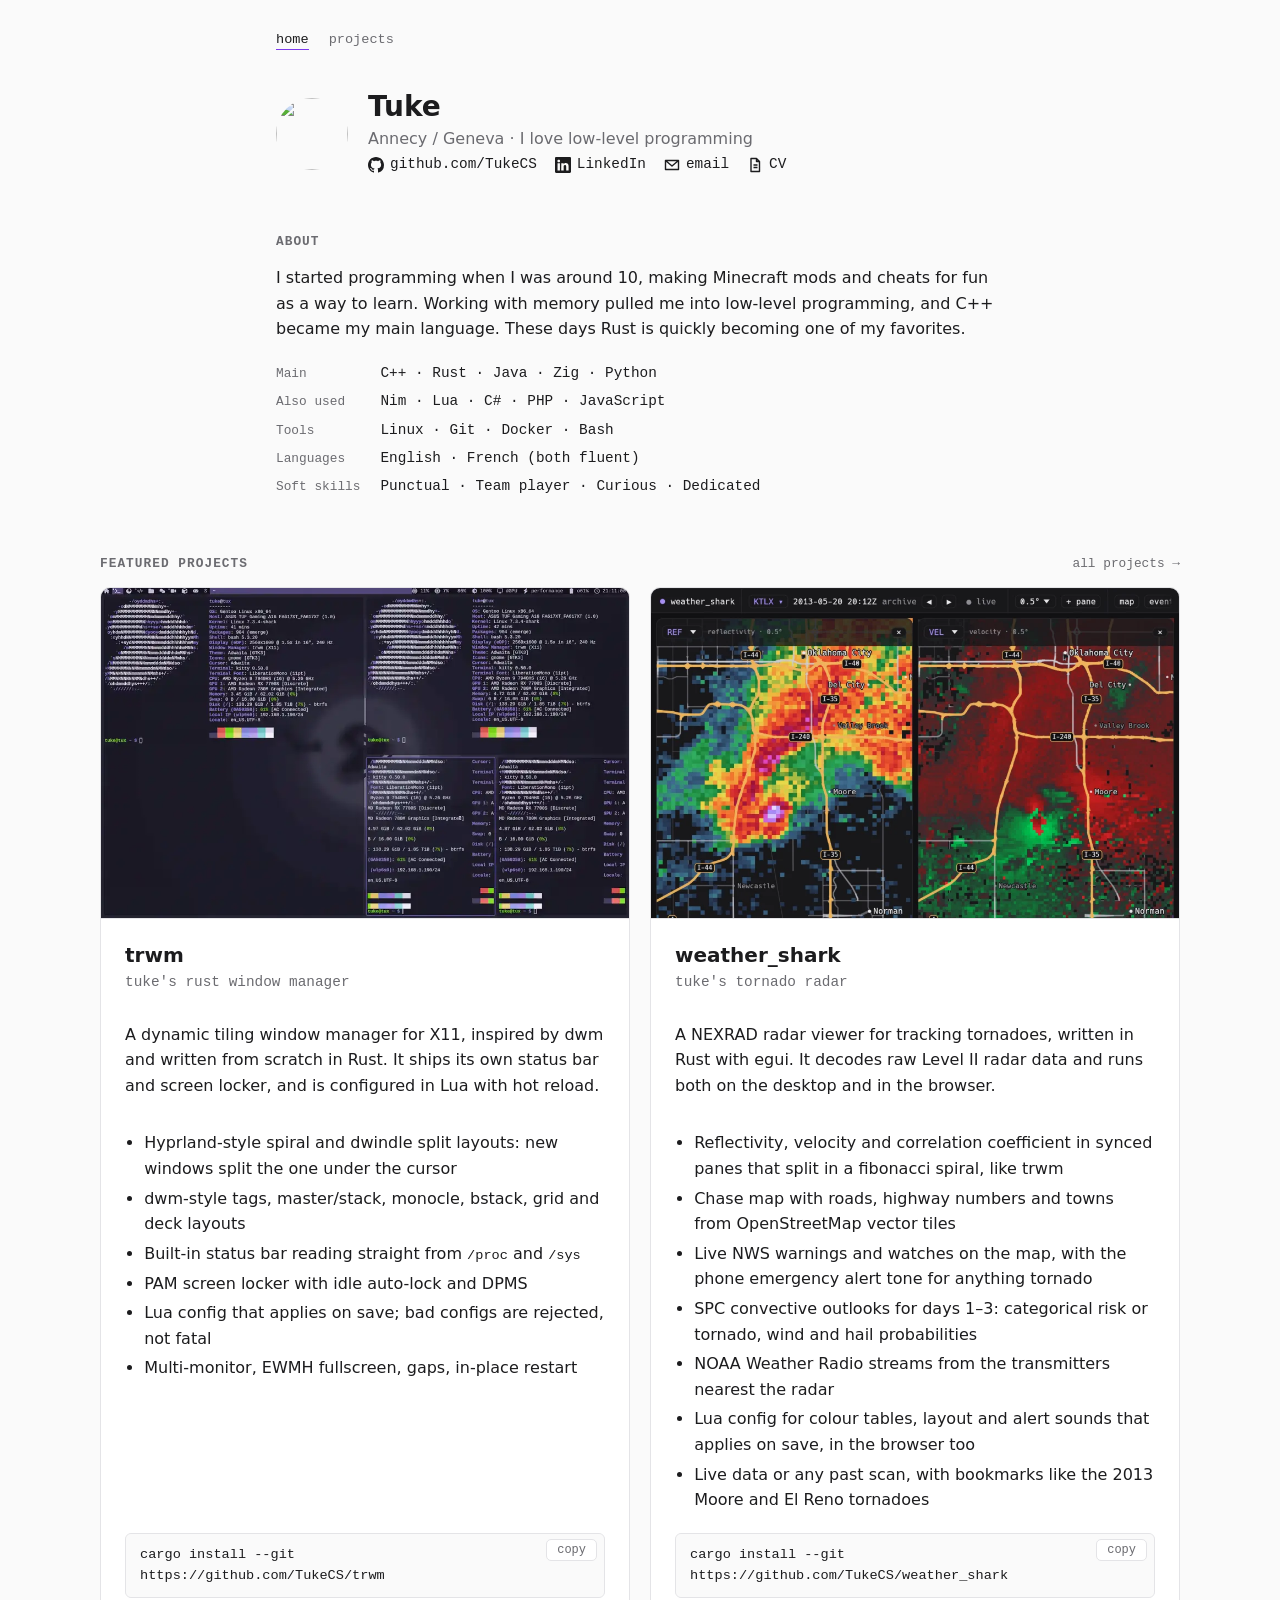
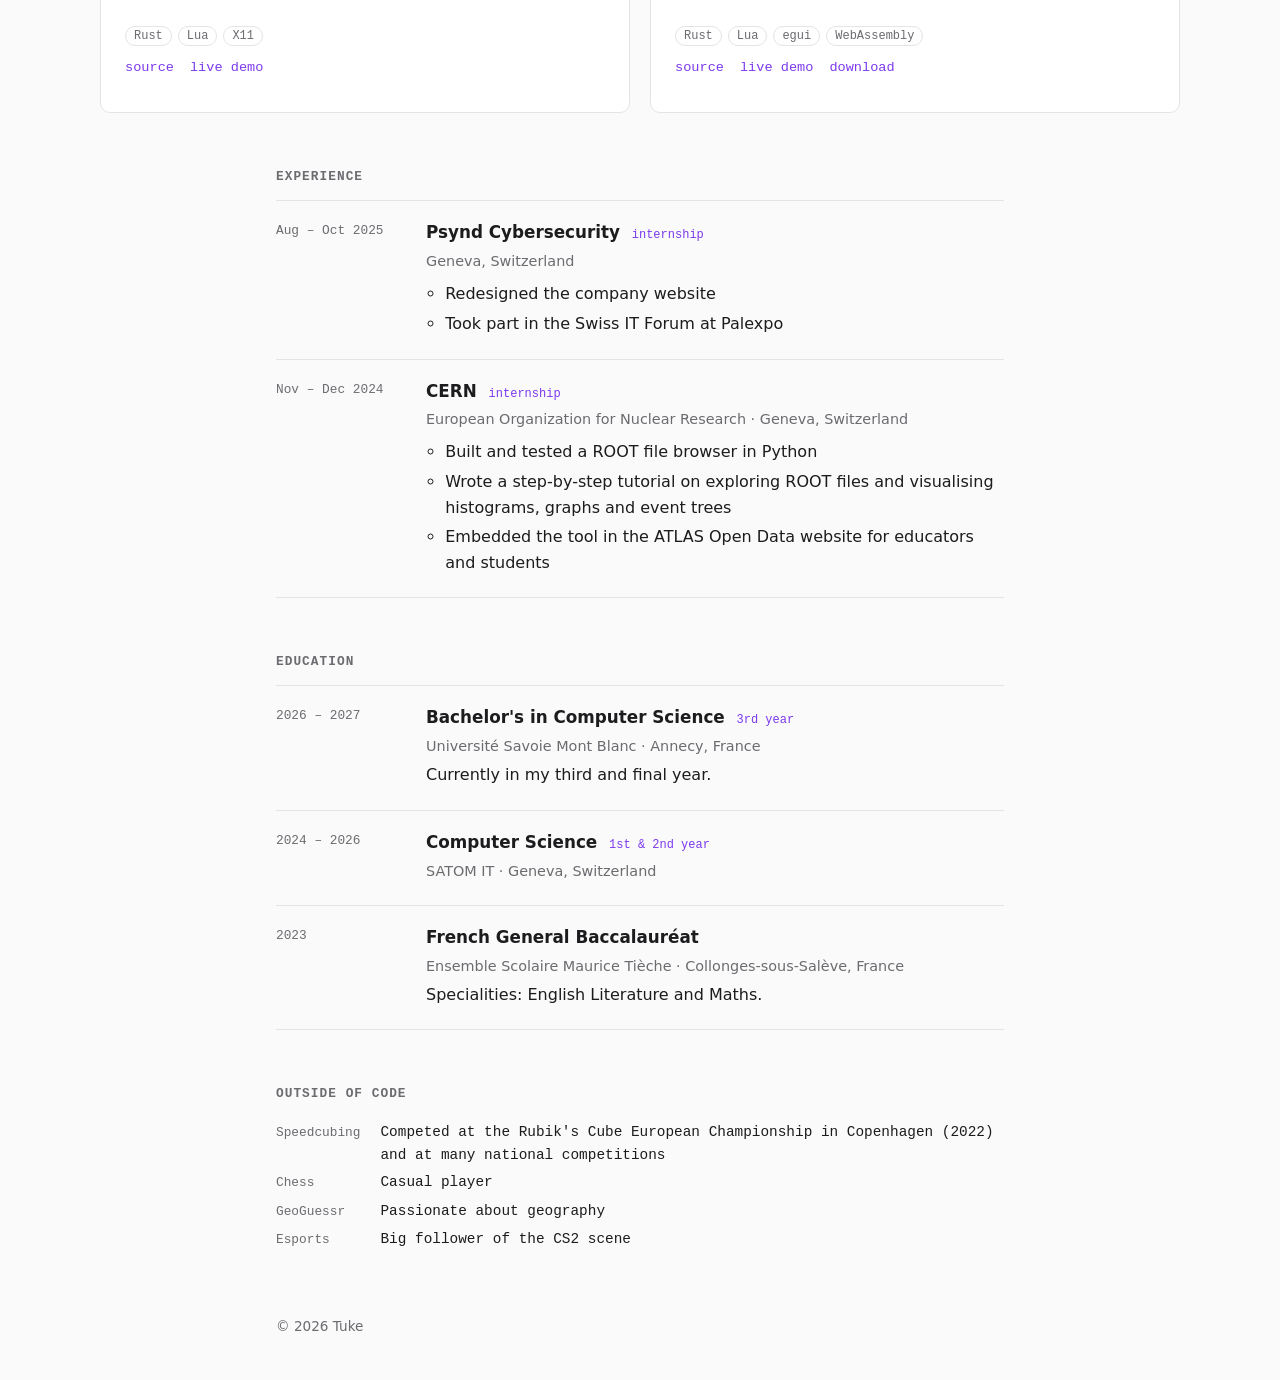
==== commit de4d8530: "Update weather_shark demo: SPC outlooks, more NWS alerts, phone alert tone (0.1.2)" ====
--- a/index.html
+++ b/index.html
@@ -111,7 +111,8 @@
           <ul class="features">
             <li>Reflectivity, velocity and correlation coefficient in synced panes that split in a fibonacci spiral, like trwm</li>
             <li>Chase map with roads, highway numbers and towns from OpenStreetMap vector tiles</li>
-            <li>Live NWS warnings and watches on the map, with a siren when a tornado is confirmed</li>
+            <li>Live NWS warnings and watches on the map, with the phone emergency alert tone for anything tornado</li>
+            <li>SPC convective outlooks for days 1&ndash;3: categorical risk or tornado, wind and hail probabilities</li>
             <li>NOAA Weather Radio streams from the transmitters nearest the radar</li>
             <li>Lua config for colour tables, layout and alert sounds that applies on save, in the browser too</li>
             <li>Live data or any past scan, with bookmarks like the 2013 Moore and El Reno tornadoes</li>
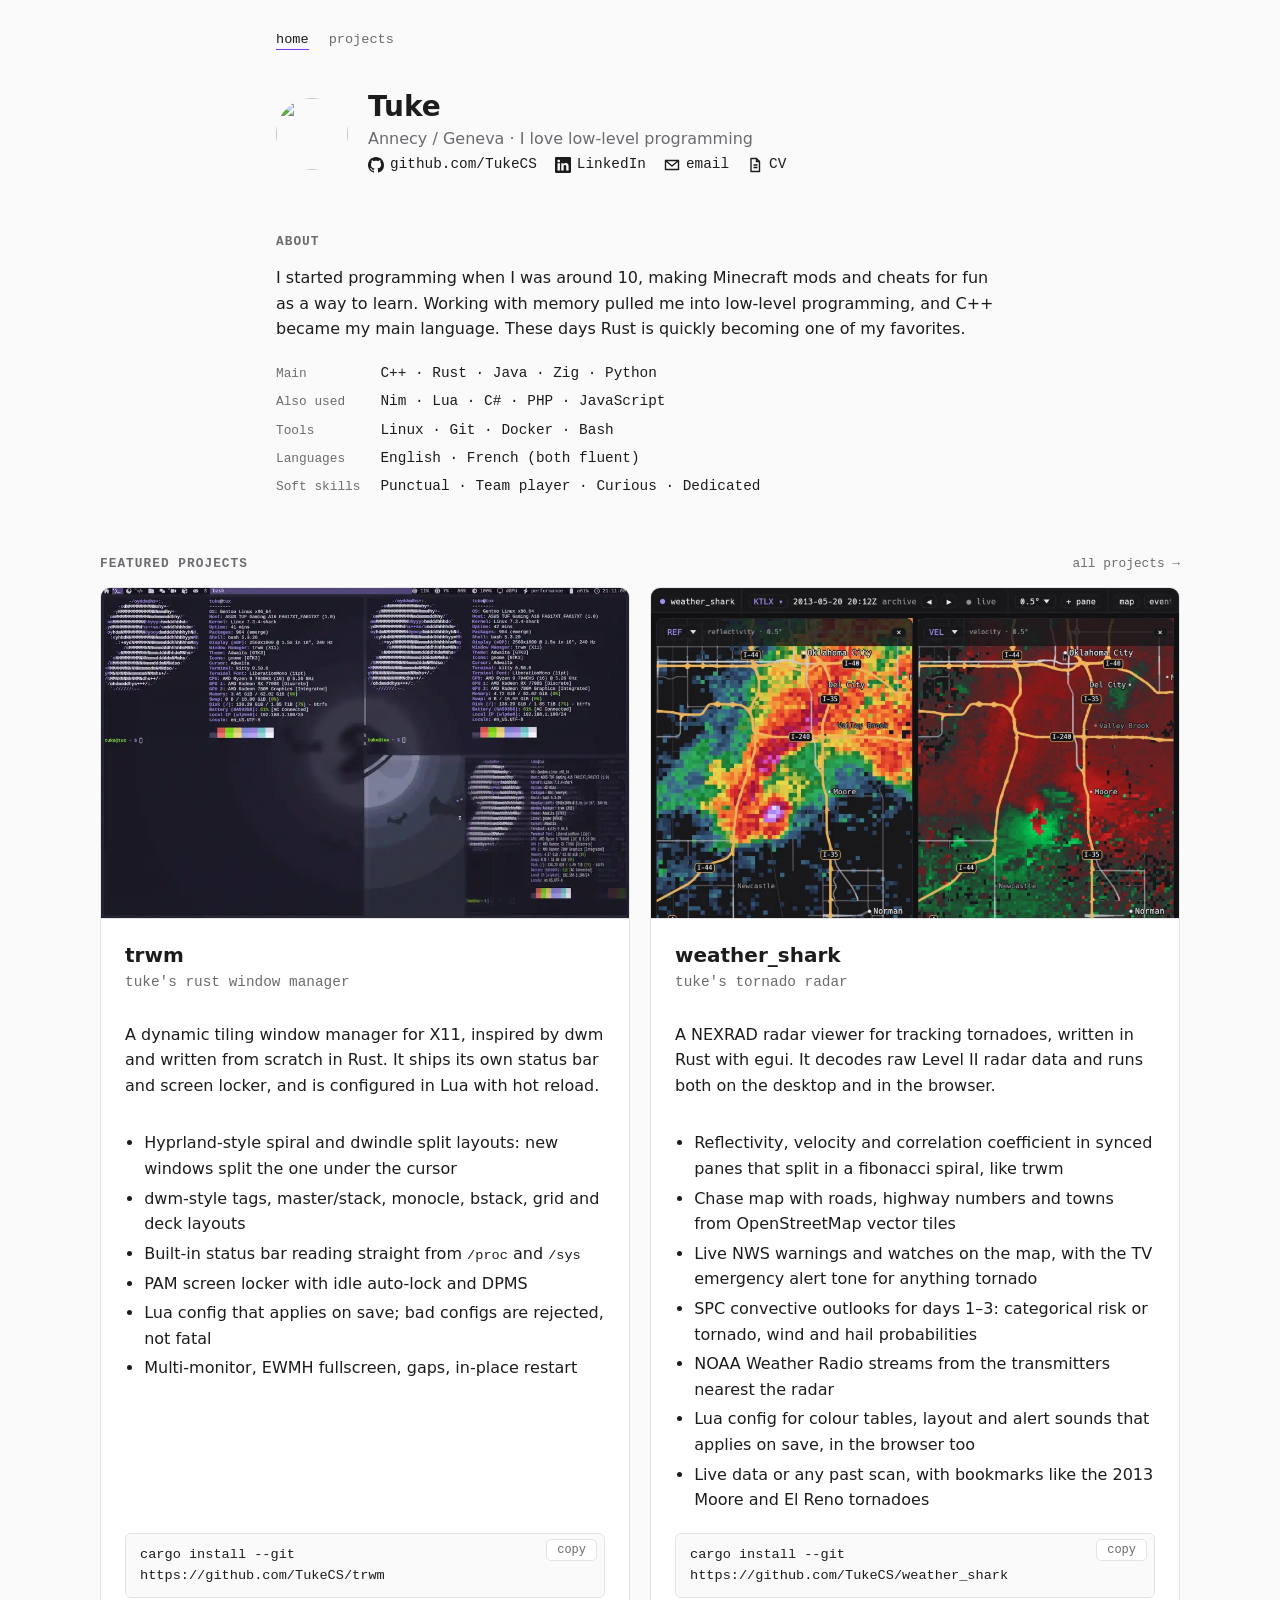
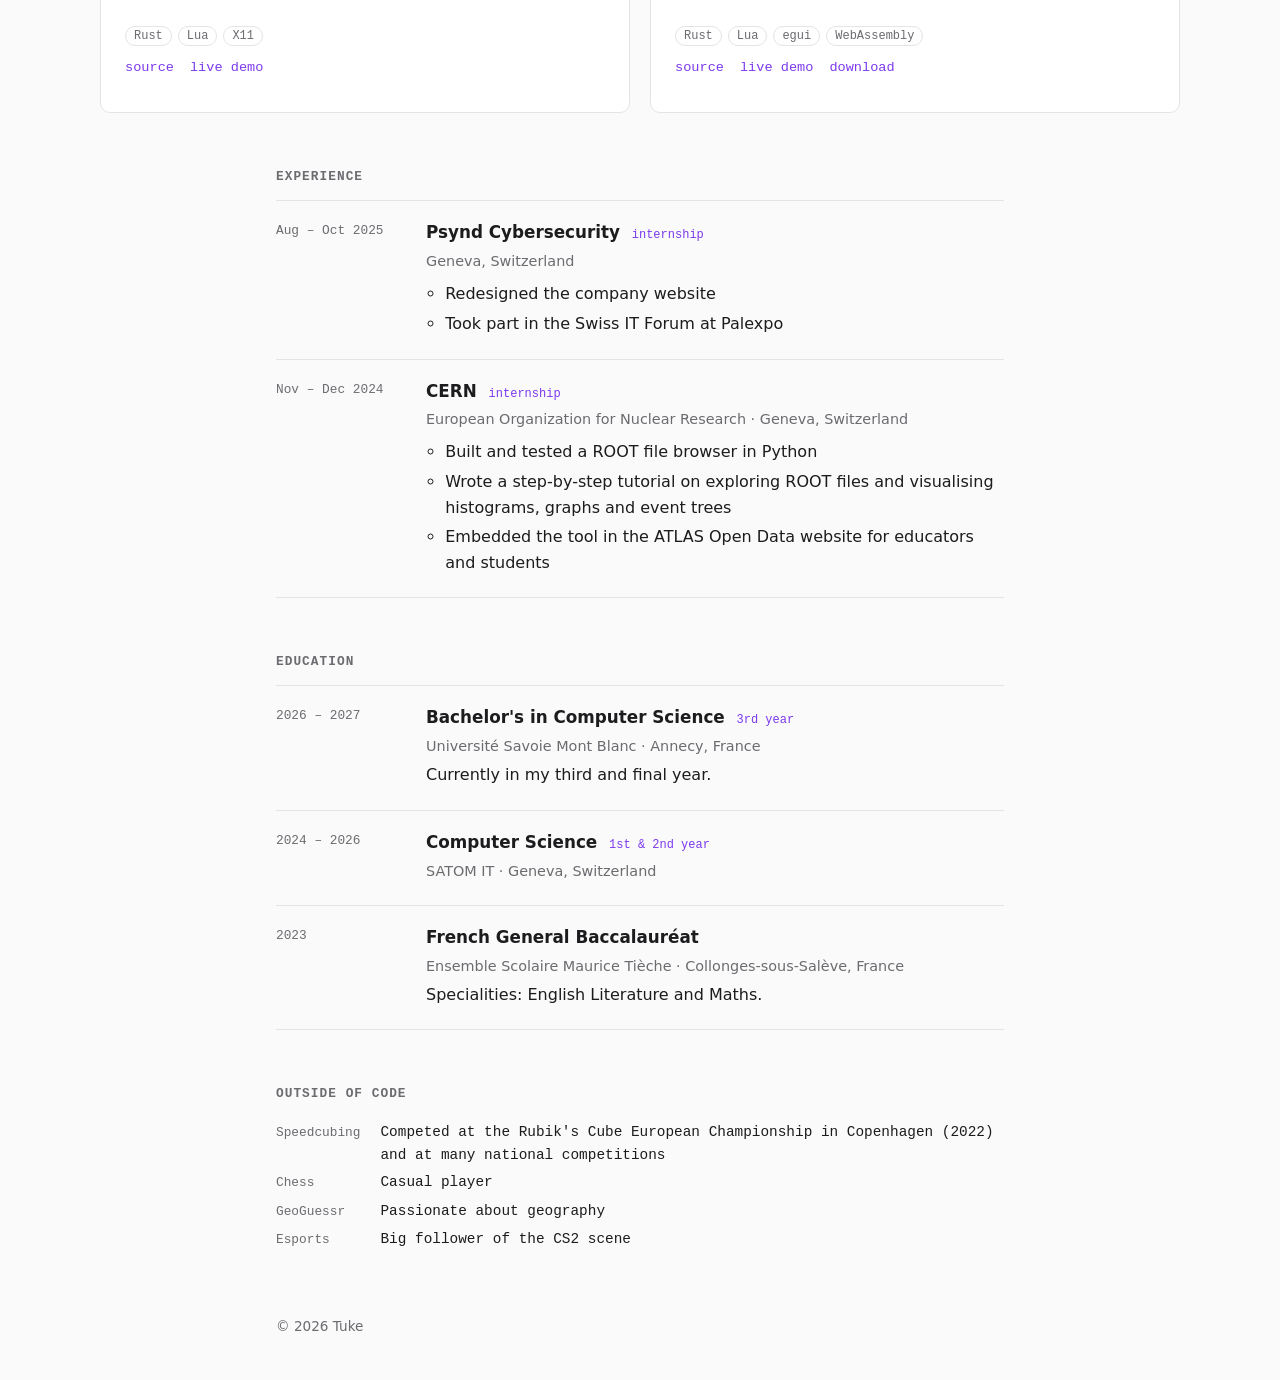
==== commit b87bedb9: "Update weather_shark demo: EAS alert tone for anything tornado (0.1.3)" ====
--- a/index.html
+++ b/index.html
@@ -111,7 +111,7 @@
           <ul class="features">
             <li>Reflectivity, velocity and correlation coefficient in synced panes that split in a fibonacci spiral, like trwm</li>
             <li>Chase map with roads, highway numbers and towns from OpenStreetMap vector tiles</li>
-            <li>Live NWS warnings and watches on the map, with the phone emergency alert tone for anything tornado</li>
+            <li>Live NWS warnings and watches on the map, with the TV emergency alert tone for anything tornado</li>
             <li>SPC convective outlooks for days 1&ndash;3: categorical risk or tornado, wind and hail probabilities</li>
             <li>NOAA Weather Radio streams from the transmitters nearest the radar</li>
             <li>Lua config for colour tables, layout and alert sounds that applies on save, in the browser too</li>
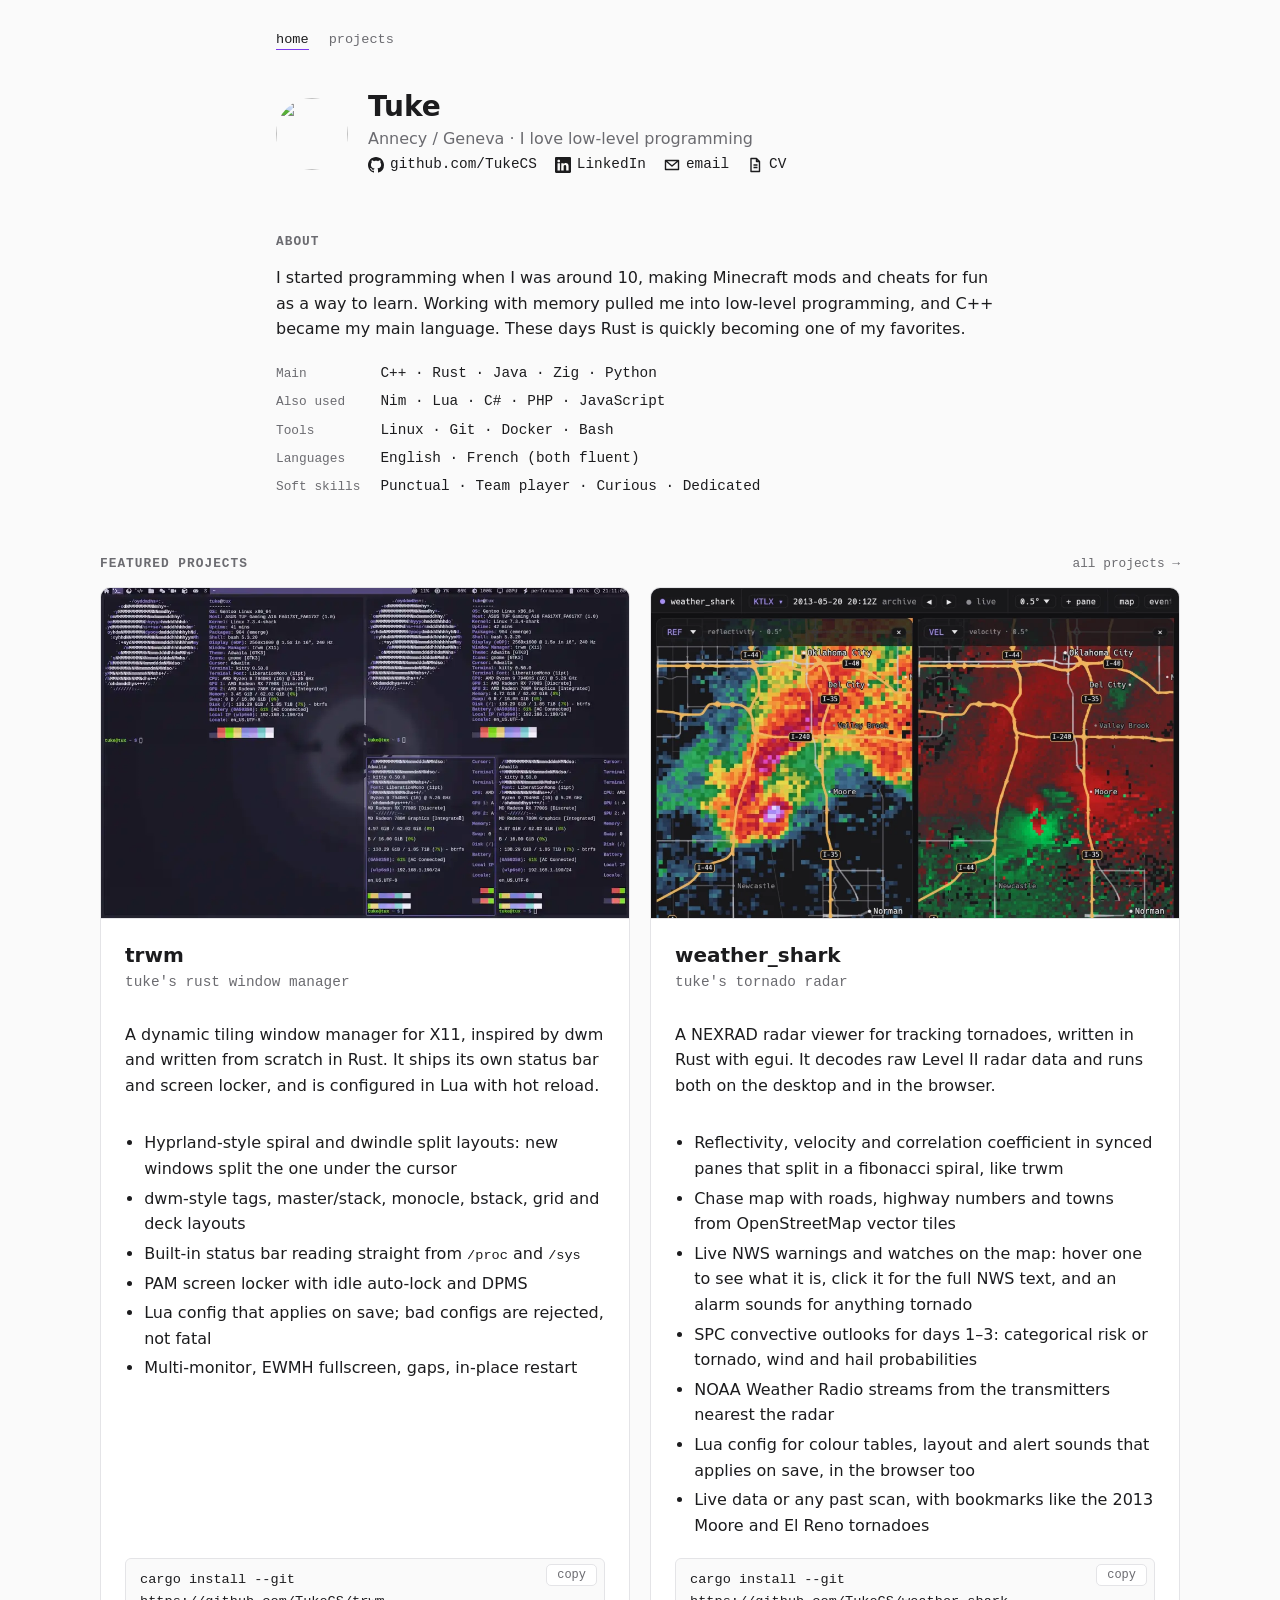
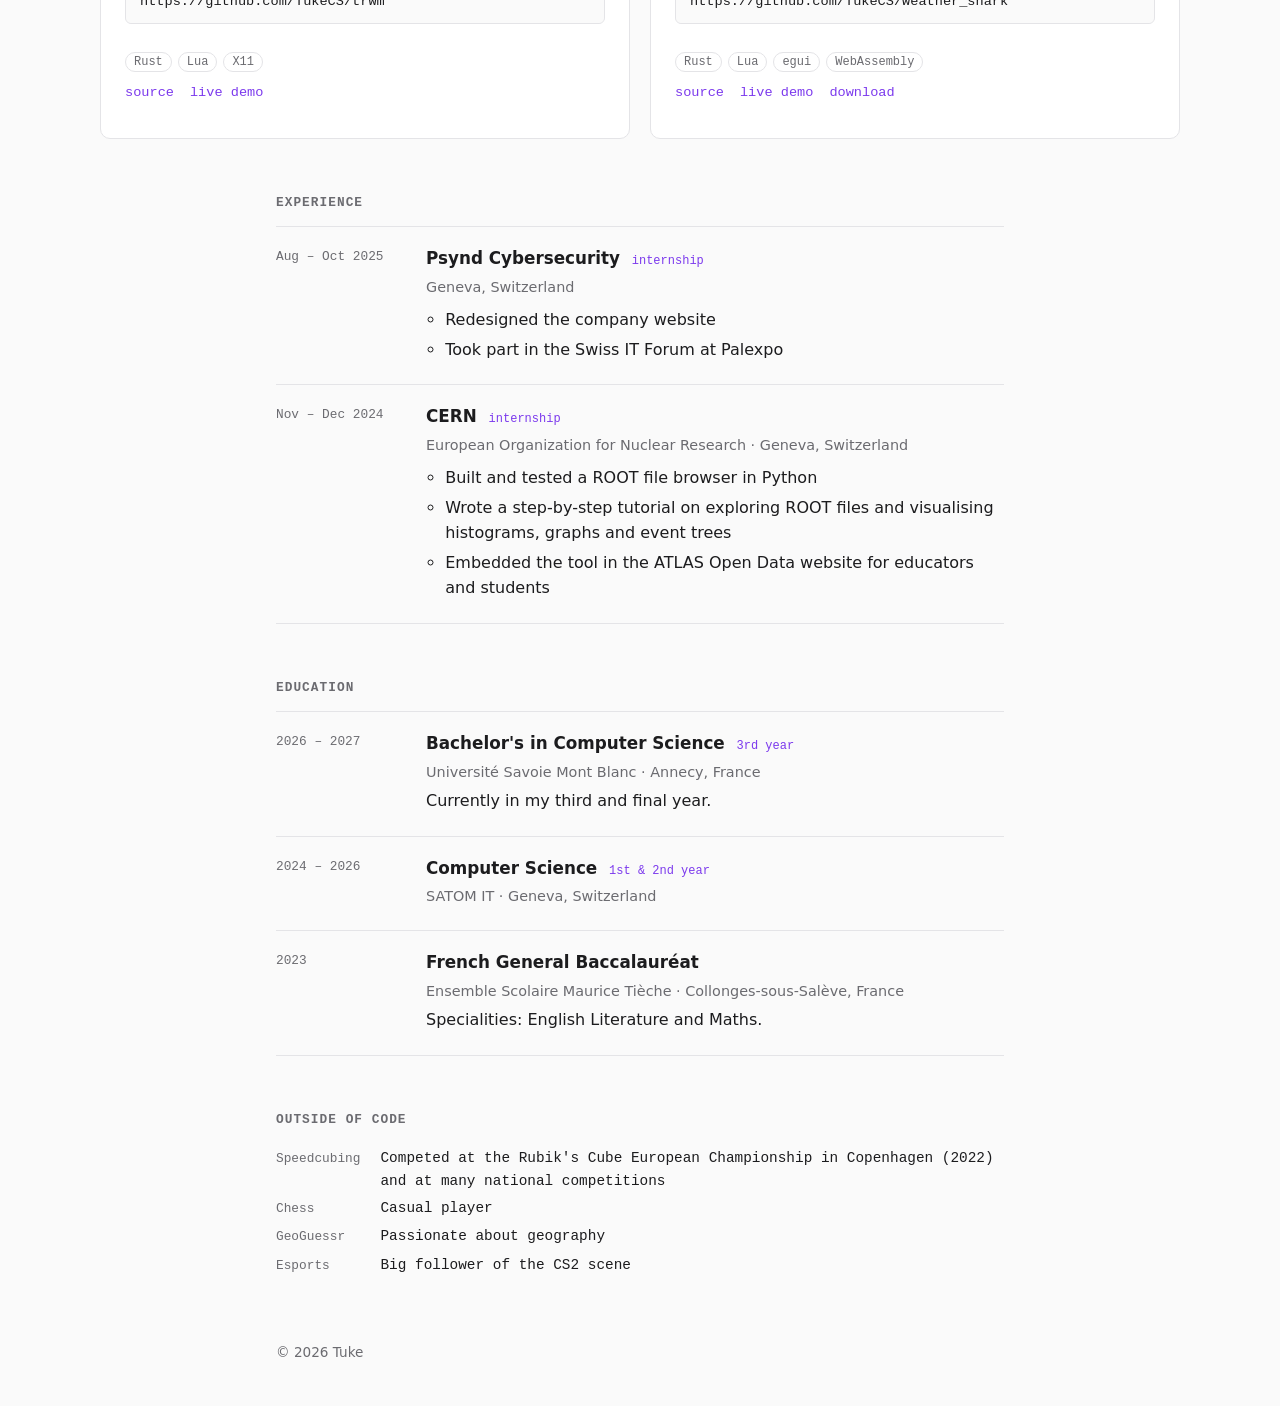
==== commit 69f12558: "Update weather_shark demo (0.1.8): alert details on hover and click, steadier top bar, alarm and cus" ====
--- a/index.html
+++ b/index.html
@@ -111,7 +111,7 @@
           <ul class="features">
             <li>Reflectivity, velocity and correlation coefficient in synced panes that split in a fibonacci spiral, like trwm</li>
             <li>Chase map with roads, highway numbers and towns from OpenStreetMap vector tiles</li>
-            <li>Live NWS warnings and watches on the map, with the TV emergency alert tone for anything tornado</li>
+            <li>Live NWS warnings and watches on the map: hover one to see what it is, click it for the full NWS text, and an alarm sounds for anything tornado</li>
             <li>SPC convective outlooks for days 1&ndash;3: categorical risk or tornado, wind and hail probabilities</li>
             <li>NOAA Weather Radio streams from the transmitters nearest the radar</li>
             <li>Lua config for colour tables, layout and alert sounds that applies on save, in the browser too</li>
